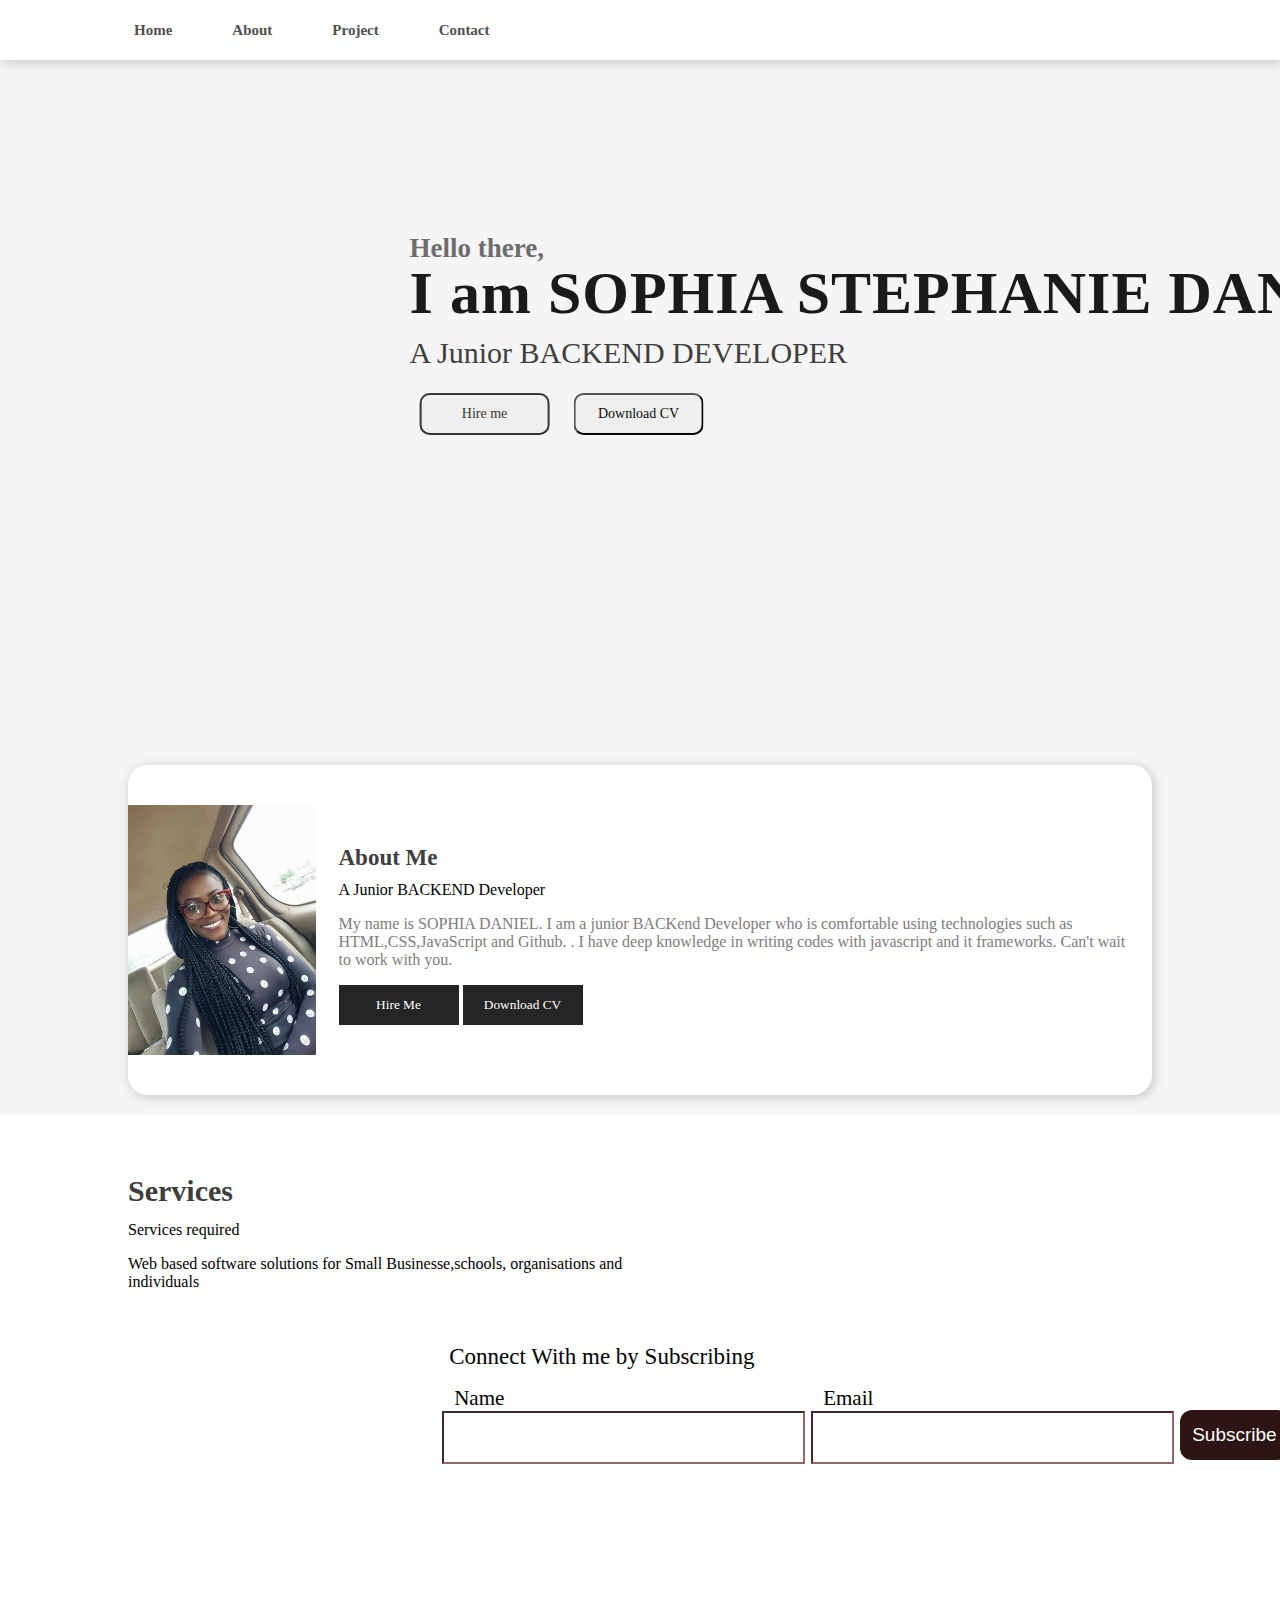
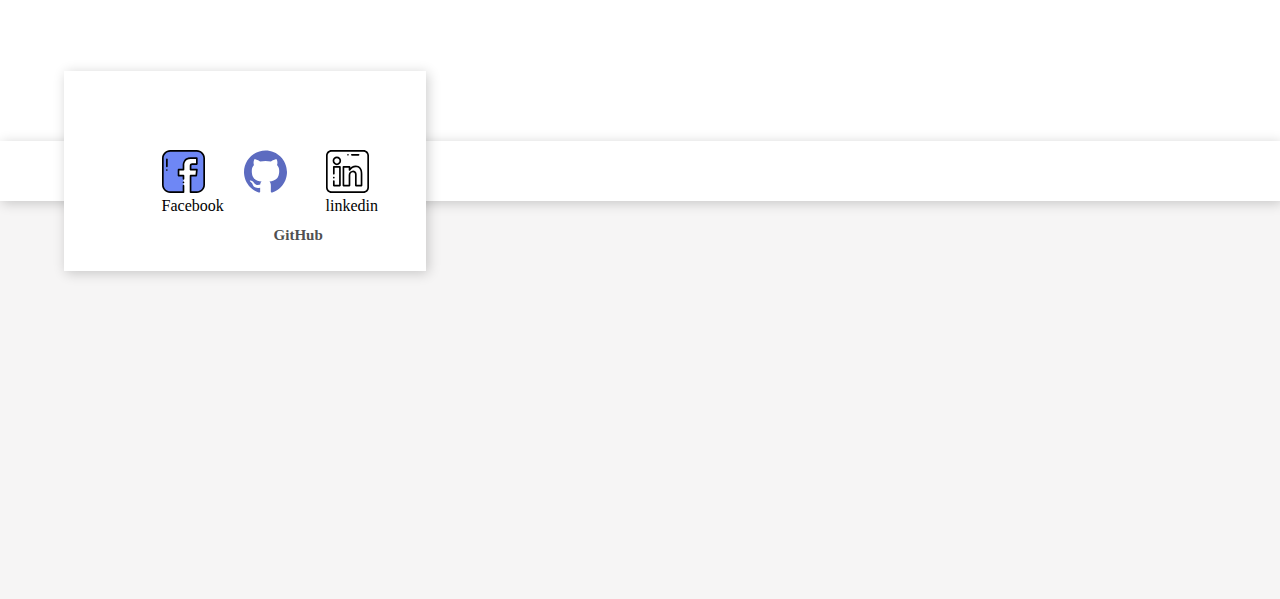
==== index.html @ 9eb5800e "first commit" ====
<!DOCTYPE html>
<html lang="en">
<head>
    <meta charset="UTF-8">
    <meta name="viewport" content="width=device-width, initial-scale=1.0">
    <title>Sophia Daniels</title>
    <link rel="stylesheet" type="text/css" href="./assets/css/style.css"/>
    
</head>
<body>
    
    <section>
        
        <!--navigation---------->
        <nav>
            <!----Logo-->
            
                       <!--menu--->
            <ul>
                <li><a href="index.html">Home</a></li>
                <li><a href="index.html">About</a></li>
                <li><a href="#">Project</a></li>
                <li><a href="#">Contact</a></li>
            </ul>
        </nav>
    
        <!----Text-------->
    <div class="text-container">
        <p>Hello there,</p>
        <p>I am SOPHIA STEPHANIE DANIELS</p>
        <p>A Junior BACKEND DEVELOPER</p>
        <button class="hire-btn">Hire me</button>
        <button><a href="#" target="_blank" class="down-cv">Download CV</a></button>
    </div>
    </section>
    
    <!---About--Section-->
    <div class="about-container">
<!------img-------------->
        <img src="./assets/img/Sophia.jpg">
        <!---about---text------->
        <div class="about-me">
            <p>About Me</p>
            <p>A Junior BACKEND Developer</p>
            <p>My name is SOPHIA DANIEL. I am a junior BACKend Developer who is comfortable using technologies such as HTML,CSS,JavaScript and Github. . I have deep knowledge in writing codes with javascript and it frameworks. Can't wait to work with you.</p>
            <!---buttton----->
            <button>Hire Me</button>
            <button>Download CV</button>
        </div>
    </div>
    <!------service-------->
    <div class="services">
        <div class="services-text">
            <p>Services</p>
            <p></p>Services required</p>
            <p>Web based software solutions for Small Businesse,schools, organisations and individuals</div>
    </div>

    <div class="footer">
    <!-- Social Link Section -->

    <nav class="links">
        <ul class="social-link">
            <li><img src="./assets/img/facebook.svg" alt="" >Facebook</li>
            <li><img src="./assets/img/github.svg" alt="" ><a href="https://github.com/settings/repositories"> GitHub</a></li>
            <li><img src="./assets/img/linkedin.svg" alt="" >linkedin</li>
        </ul>
    </nav>
             <!-- Netlify Subscribe Email Section -->
<section>
    <span style="font-size: 23px; margin-left: 23px;">Connect With me by Subscribing</span>
    <form name="contact" class="form" netlify>
      <p>
            <label><span>Name</span> <input type="text" name="name"  required></label>
        </p>
        <p>
            <label><span>Email</span> <input type="email" name="email"  required/></label>
        </p>
            <button type="submit" class="btn">Subscribe</button>
        </p>
    </form>
    </section>
    <!-- Netlify Form End -->
    </div>
    </div>
    


</body>
</html>
---- assets/css/style.css ----
.header img{
    float:left;
    width: 100px;
    height: 60px;
    background: #555;
}



body{
    background-color: #f6f5f5;
    margin:0px;
    padding:0px;
}
ul{
    list-style: none;
}
a{
    text-decoration: none;
}
section{
    width: 100%;
    height:95vh;
    background-image: url(bg-2.jpg);
    background-repeat: no-repeat;
    background-size: cover;
    position: relative;
    
}

nav{
    display: flex;
    justify-content: space-between;
    align-items: center;
    height: 60px;
    background-color: #FFFFFF;
    box-shadow: 2px 2px 12px rgba(0,0,0,0.2);
    padding:0px 5%;
    
}



    

.logo{
    width: 50px;
    height: 50px;
}
nav ul{
    display: flex;
}
nav ul li a{
    margin:30px;
    font-family: myriad pro regular;
    color:#505050;
    font-size: 15px;
    font-weight: 700;
    display: inline-flex;
}


.text-container p:nth-child(1){
font-family:Calibri;
font-weight: bold;
color: #6d6d6d;
font-size:27px;
}

.text-container p:nth-child(2){
  font-family: calibri;
  font-weight: bold;
  letter-spacing: 1px;
  color: #1a1a1a;  
  font-size:60px;
}

.text-container p:nth-child(3){
    font-family: myriad pro regular;
    color: #403e3e;
    font-size: 30px;
    line-height: 30px; ;
}

.text-container p{
    line-height: 0px;
    margin:45px 0px 25px;
}
.text-container{
    position: relative;
    left:45%;
    top:20%;
    transform:translate(-13%, -15%);
    display: block;

    margin-left: auto;
    margin-right: auto ;
}
.text-container button{
    width: 130px;
    height: 42px;
    border-radius: 10px;
    font-family: calibri;
    font-size:14px;
    outline:none;
    margin:0px 10px;
}

.hire-btn{
    border: 2px solid #373636;
    color:#373636 
}
.down-cv{
    /* background-color: #0b0b0b; */
    color:#0b0b0b;;
    border: none;
}
button:active{
    transform:scale(1.1);
}

.about-container{
    width:  80%;
    height: 330px;
    background-color: #FFFFFF;
    border-radius: 20px;
    box-shadow:2px 2px 12px rgba(0,0,0,0.2);
    display: flex;
    margin:-7% auto 20px auto;
    position: relative;
    justify-content: space-evenly;
    align-items: center;
    
}
.about-container img{
    height:250px;
}
.about-me {
    width: 100%;
    padding: 23px;
    background-color: #FFFFFF;
}
.about-me  p:nth-child(1){
    color: #403e3e;
    font-family: myriad pro;
    font-weight: bold;
    font-size: 23px;
    line-height:0px;
}
.about-text p:nth-child(2){
    color: #3e3d3d;
    font: size 13px;
    font-family: myriad pro;
    font-weight: bold;
    line-height: 5px;

}
.about-me p:nth-child(3),
.about-me p:nth-child(4){
    color: #7e7d7d;
    font-family: calibri;
    font-size: 16px;
}
.about-me button{
    width: 120px;
    height: 40px;
    color: #FFFFFF;
    outline: none;
    border:none;
    font-family:calibri;
    background-color: #262525;
}

.services{
    height:600px;
    background-color: #FFFFFF;
    padding:2% 10% 0px 10%;
   
}
  
.services-text p:nth-child(1){
    font-family: calibri;
    font-weight: bold;
    color: #3e3d3d; 
     font-size: 30px;
    line-height:0px;
}

.services-text p:nth-child(2){
    font-family: calibri;
    font-weight:bold;
    color: #3e3d3d;
    font-size: 15px;
    line-height: 5px;
}
.services-text p:nth-child(3){
    font-family: calibri;
    color:#7e7d7d;
}
.services-text{
width: 500px;
margin: 50px 0px;
}

.footer{
    display: flex;
    justify-content: space-between;
    align-items: center;
    height: 60px;
    background-color: #FFFFFF;
    box-shadow: 2px 2px 12px rgba(0,0,0,0.2);
    padding:0px 5%;
}
.links{
    height: 200px !important;
}

.social-link{
    gap:39px;

}

.social-link li{
    width: 43px;
    height: 43px;
}

.social-link li:hover{
    color: #302626;
    height: 43px;
}

.form{
    display: flex;
    gap: 6px;
    padding-left: 1rem !important;
  }
  .form span{
    font-size: 21px;
    padding: 12px;
  }
  
  .form input{
    padding: 9px 12px;
    font-size:26px;
    border-color: rgb(145, 104, 104);
  }
  
  .form input:focus{
    background-color: #333;
    color:#fff;
    border: none;
    outline: none ;
  
  }
  
  .btn{
    margin-top: 40px;
    border: none;
    background-color: rgb(46, 21, 21);
    color: white;
    font-size: 19px;
    cursor: pointer;
    border-radius: 12px;
    height: 50px;
    padding:12px;
    outline: none;
    border-width: none;
  }
  
  .btn:hover{
    background-color: #333;
    color: #fff;
  }
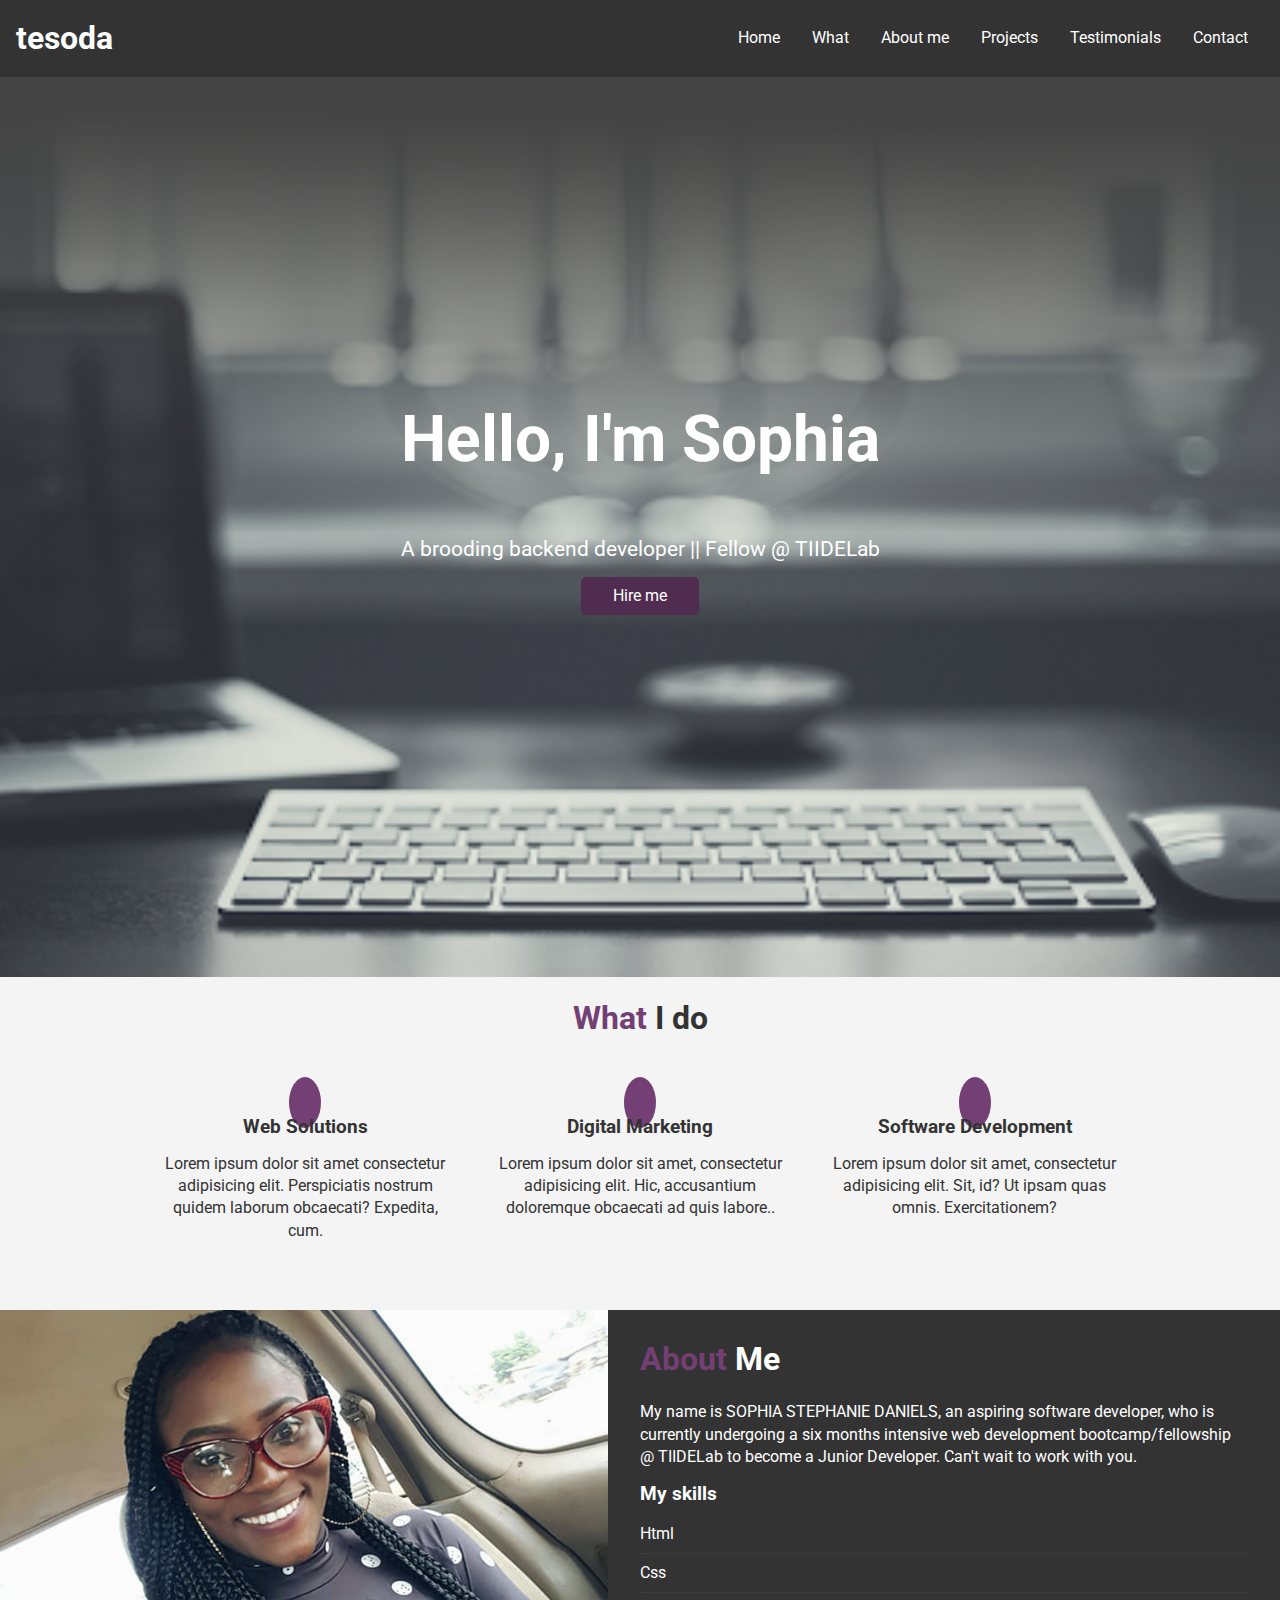
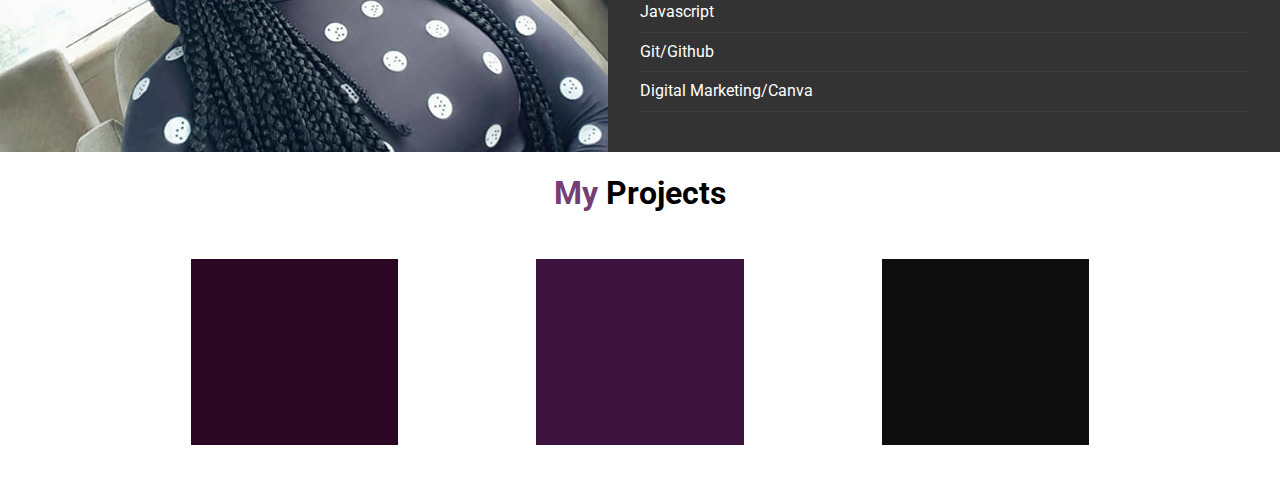
==== commit fc951c11: "Fourth commit" ====
--- a/index.html
+++ b/index.html
@@ -3,87 +3,114 @@
 <head>
     <meta charset="UTF-8">
     <meta name="viewport" content="width=device-width, initial-scale=1.0">
+    <link rel="stylesheet" href="https://use.fontawesome.com/releases/v5.14.0/css/all.css" integrity="sha384-HzLeBuhoNPvSl5KYnjx0BT+WB0QEEqLprO+NBkkk5gbc67FTaL7XIGa2w1L0Xbgc" crossorigin="anonymous">
+    <link rel="stylesheet" media="screen and(max-width: 768px)" href="css/mobile.css">
+    <link rel="stylesheet" media="screen and(min-width: 1100px)"  href="css/widescreen.css">
+    <link rel="stylesheet" href="css/style.css">
     <title>Sophia Daniels</title>
-    <link rel="stylesheet" type="text/css" href="./assets/css/style.css"/>
-    
+
 </head>
-<body>
-    
-    <section>
-        
-        <!--navigation---------->
-        <nav>
-            <!----Logo-->
+<body id="home">   <!---id for smoooth scroll-->
+    <!-- navigation bar -->
+    <nav id ="navbar">
+        <h1 class="logo">
+            <span class="text-primary"><i class="fab fa-stripe-s"></i>
+            </span>tesoda
+        </h1>
+        <ul>
+            <li><a href="index.html">Home</a></li>
+            <li><a href="#what">What</a></li>
+            <li><a href="#who">About me</a></li>
+            <li><a href="#projects">Projects</a></li>
+            <li><a href="#testimonials">Testimonials</a></li>
+            <li><a href="#contact">Contact</a></li>
             
-                       <!--menu--->
-            <ul>
-                <li><a href="index.html">Home</a></li>
-                <li><a href="index.html">About</a></li>
-                <li><a href="#">Project</a></li>
-                <li><a href="#">Contact</a></li>
-            </ul>
-        </nav>
-    
-        <!----Text-------->
-    <div class="text-container">
-        <p>Hello there,</p>
-        <p>I am SOPHIA STEPHANIE DANIELS</p>
-        <p>A Junior BACKEND DEVELOPER</p>
-        <button class="hire-btn">Hire me</button>
-        <button><a href="#" target="_blank" class="down-cv">Download CV</a></button>
-    </div>
-    </section>
-    
-    <!---About--Section-->
-    <div class="about-container">
-<!------img-------------->
-        <img src="./assets/img/Sophia.jpg">
-        <!---about---text------->
-        <div class="about-me">
-            <p>About Me</p>
-            <p>A Junior BACKEND Developer</p>
-            <p>My name is SOPHIA DANIEL. I am a junior BACKend Developer who is comfortable using technologies such as HTML,CSS,JavaScript and Github. . I have deep knowledge in writing codes with javascript and it frameworks. Can't wait to work with you.</p>
-            <!---buttton----->
-            <button>Hire Me</button>
-            <button>Download CV</button>
-        </div>
-    </div>
-    <!------service-------->
-    <div class="services">
-        <div class="services-text">
-            <p>Services</p>
-            <p></p>Services required</p>
-            <p>Web based software solutions for Small Businesse,schools, organisations and individuals</div>
-    </div>
-
-    <div class="footer">
-    <!-- Social Link Section -->
-
-    <nav class="links">
-        <ul class="social-link">
-            <li><img src="./assets/img/facebook.svg" alt="" >Facebook</li>
-            <li><img src="./assets/img/github.svg" alt="" ><a href="https://github.com/settings/repositories"> GitHub</a></li>
-            <li><img src="./assets/img/linkedin.svg" alt="" >linkedin</li>
         </ul>
     </nav>
-             <!-- Netlify Subscribe Email Section -->
-<section>
-    <span style="font-size: 23px; margin-left: 23px;">Connect With me by Subscribing</span>
-    <form name="contact" class="form" netlify>
-      <p>
-            <label><span>Name</span> <input type="text" name="name"  required></label>
-        </p>
-        <p>
-            <label><span>Email</span> <input type="email" name="email"  required/></label>
-        </p>
-            <button type="submit" class="btn">Subscribe</button>
-        </p>
-    </form>
+
+    <!-- Header: Showcase -->
+    <header id="showcase">
+        <div class="showcase-content">
+            <h1 class="l-heading">
+                Hello, I'm Sophia    
+            </h1>
+            <p class="lead">A brooding backend developer || Fellow @ TIIDELab</p>
+        <a href="#contact" class="btn">Hire me</a>
+        </div>
+    </header>
+
+    <!-- Section: What I do -->
+    <section id="what" class="bg-light py-1">
+        <div class="container">
+            <h2 class=" m-heading text-center"><span class="text-primary">What</span> 
+            I do</h2>
+            <!-- one -->
+            <div class="items">
+                <div class="item">
+                    <i class="fas fa-cog fa-2x"></i>
+                    <div>
+                        <h3>Web Solutions</h3>  
+                        <p>Lorem ipsum dolor sit amet consectetur adipisicing elit. Perspiciatis nostrum quidem laborum obcaecati? Expedita, cum.</p>
+                    </div>
+                </div>
+                <!--two  -->
+              <div class="item">
+                <i class="fas fa-mail-bulk fa-2x"></i>
+                <div>
+                    <h3>Digital Marketing</h3>  
+                    <p>Lorem ipsum dolor sit amet, consectetur adipisicing elit. Hic, accusantium doloremque obcaecati ad quis labore..</p>
+                </div>
+              </div>
+
+              <!-- three -->
+              <div class="item">
+                <i class="fas fa-code fa-2x"></i>
+                <div>
+                    <h3>Software Development</h3>  
+                    <p>Lorem ipsum dolor sit amet, consectetur adipisicing elit. Sit, id? Ut ipsam quas omnis. Exercitationem?</p>
+                </div>
+               </div>
+
+            </div>
+
+        </div>
+
     </section>
-    <!-- Netlify Form End -->
-    </div>
-    </div>
-    
+
+    <!-- Section: About me  -->
+    <section id="who">
+        <div class="who-img"></div>
+        <div class="who-text bg-dark p-2">
+            <h2 class="m-heading"><span class="text-primary">About</span> Me</h2>
+            <p>My name is SOPHIA STEPHANIE DANIELS, an aspiring software developer, who is currently undergoing a six months intensive web development bootcamp/fellowship @ TIIDELab to become a Junior Developer. Can't wait to work with you.</p>
+            <h3>My skills</h3>
+            <ul class="list">
+                <li>Html</li>
+                <li>Css</li>
+                <li>Javascript</li>
+                <li>Git/Github</li>
+                <li>Digital Marketing/Canva</li>
+            </ul>
+        </div>
+        </div>
+    </section>
+
+    <!-- Projects Section-->
+    <section id="projects" class="py-1">
+        <div class="container">
+            <h2 class="m-heading text-center">
+                <span class="text-primary">My</span> Projects
+            </h2>
+        <div class="items py-1">
+        <div><img src="img/box-1.png"> </div>
+        <div><img src="img/box-2.png"></div>
+        <div><img src="img/box-3.png"></div>
+        </div>
+    </section>
+
+    <!-- Contact Section -->
+
+
 
 
 </body>
--- a/css/style.css
+++ b/css/style.css
@@ -0,0 +1,219 @@
+@import url('https://fonts.googleapis.com/css2?family=Roboto:wght@300;500&display=swap');
+
+html{
+    scroll-behavior: smooth;
+}
+* {
+    box-sizing: border-box;
+    margin: 0;
+    padding: 0;
+}
+
+body {
+    font-family: 'Roboto', sans-serif;
+    line-height: 1.4;
+}
+
+/* links */
+a {
+    text-decoration: none  ;
+}
+
+p {
+    margin: 0.75rem 0;
+}
+
+/* utility classes */
+.container {
+    max-width: 1100px;
+    margin: auto;
+    padding: 0 2rem;
+    overflow: hidden;  
+}
+
+.text-center {
+    text-align: center;
+}
+
+.text-primary {
+    color:#743f74;
+}
+
+.bg-light {
+    background: #f4f4f4;
+    color: #333;
+}
+
+.bg-dark{
+    background: #333;
+    color: #fff;
+}
+
+
+
+.l-heading{
+    font-size: 4rem; /* brad used 4 here*/
+    margin-bottom: 0.75em;
+    line-height: 1.1;
+}
+
+.m-heading{
+    font-size: 2rem; 
+    margin-bottom: 0.75em;
+    line-height: 1.1;
+}
+.lead {
+    font-size: 1.3rem;  /* brad used 1.3 here*/
+    margin-bottom: 2 rem;
+}
+
+/* padding */
+.py-1 { padding: 1.5rem 0;}
+.py-2 { padding: 2rem 0;}
+.py-3 { padding: 3rem 0;}
+
+.p-1 { padding: 1.5rem;}
+.p-2 { padding: 2rem;}
+.p-3 { padding: 3rem;}
+
+.btn {
+    display: inline-block;
+    margin-bottom: 2 rem; 
+    color: #fff;
+    background: #512C51;
+    padding: 0.5rem 2rem;
+    border: none;
+    border-radius: 5px;
+}
+
+.btn:hover {
+    background: #856B85;
+}
+
+.btn-dark {
+    background: #333;
+    color: #fff;
+}
+
+.list {
+    margin: 0.5rem 0;
+    list-style: none;
+}
+
+.list li {
+padding: 0.5rem 0;
+border-bottom: #444 dotted 1px;
+}
+
+
+
+
+/* Navbar */
+#navbar{
+    display: flex;
+    position: sticky;
+    top:0;
+    background: #333;
+    color: white;
+    justify-content: space-between ;
+    z-index: 1;
+    padding: 1rem;
+}
+
+#navbar ul{
+    display: flex;
+    align-items: center;
+    list-style: none;
+}
+
+#navbar ul li a {
+   color: #fff;  
+   padding: 0.75rem;  
+   margin: 0 0.25rem;
+}
+
+#navbar ul li a:hover {
+   background: #512C51;
+   border-radius: 5px; 
+}
+
+/* Showcase */
+#showcase{
+    background: #333 url('../img/bg_03.png') 
+    no-repeat center center/cover;
+    height: 100vh;
+    color: #fff;
+    /* position: relative; */
+}
+
+#showcase .showcase-content{
+    display: flex;
+    flex-direction: column;
+    text-align: center;
+    justify-content: center;
+    align-items: center;
+    height: 100%;
+    padding: 0 2rem;
+    /* overlay */
+    position: absolute;
+    top: 60px;
+    left: 0;
+    right: 0;
+    bottom: 0;
+    background-color: rgba(0,0,0,0,6);
+}
+
+/* Section: what I do */
+
+#what .items {
+  display: flex;
+  padding: 1rem;
+}
+
+.item {
+    flex: 1;
+    text-align: center;
+    padding: 1rem;
+
+}
+
+/* for the icons in the what  section */
+#what .items .item i {
+    background: #743f74;
+    padding: 1rem;
+    border-radius: 50%;
+    margin-bottom: 1rem;
+}
+
+/* Section :About me */
+
+#who {
+    display: flex;
+
+}
+
+#who div {
+    flex: 1; 
+}
+
+#who .who-img {
+    background: url('../img/Sophia.jpg') no-repeat center center/cover;
+}
+
+/* My projects */
+#projects .items {
+    display: flex;
+}
+
+#projects .items img {
+    display: block;
+    margin: auto ;
+    width: 60%;
+}
+
+
+ 
+
+
+ 
+
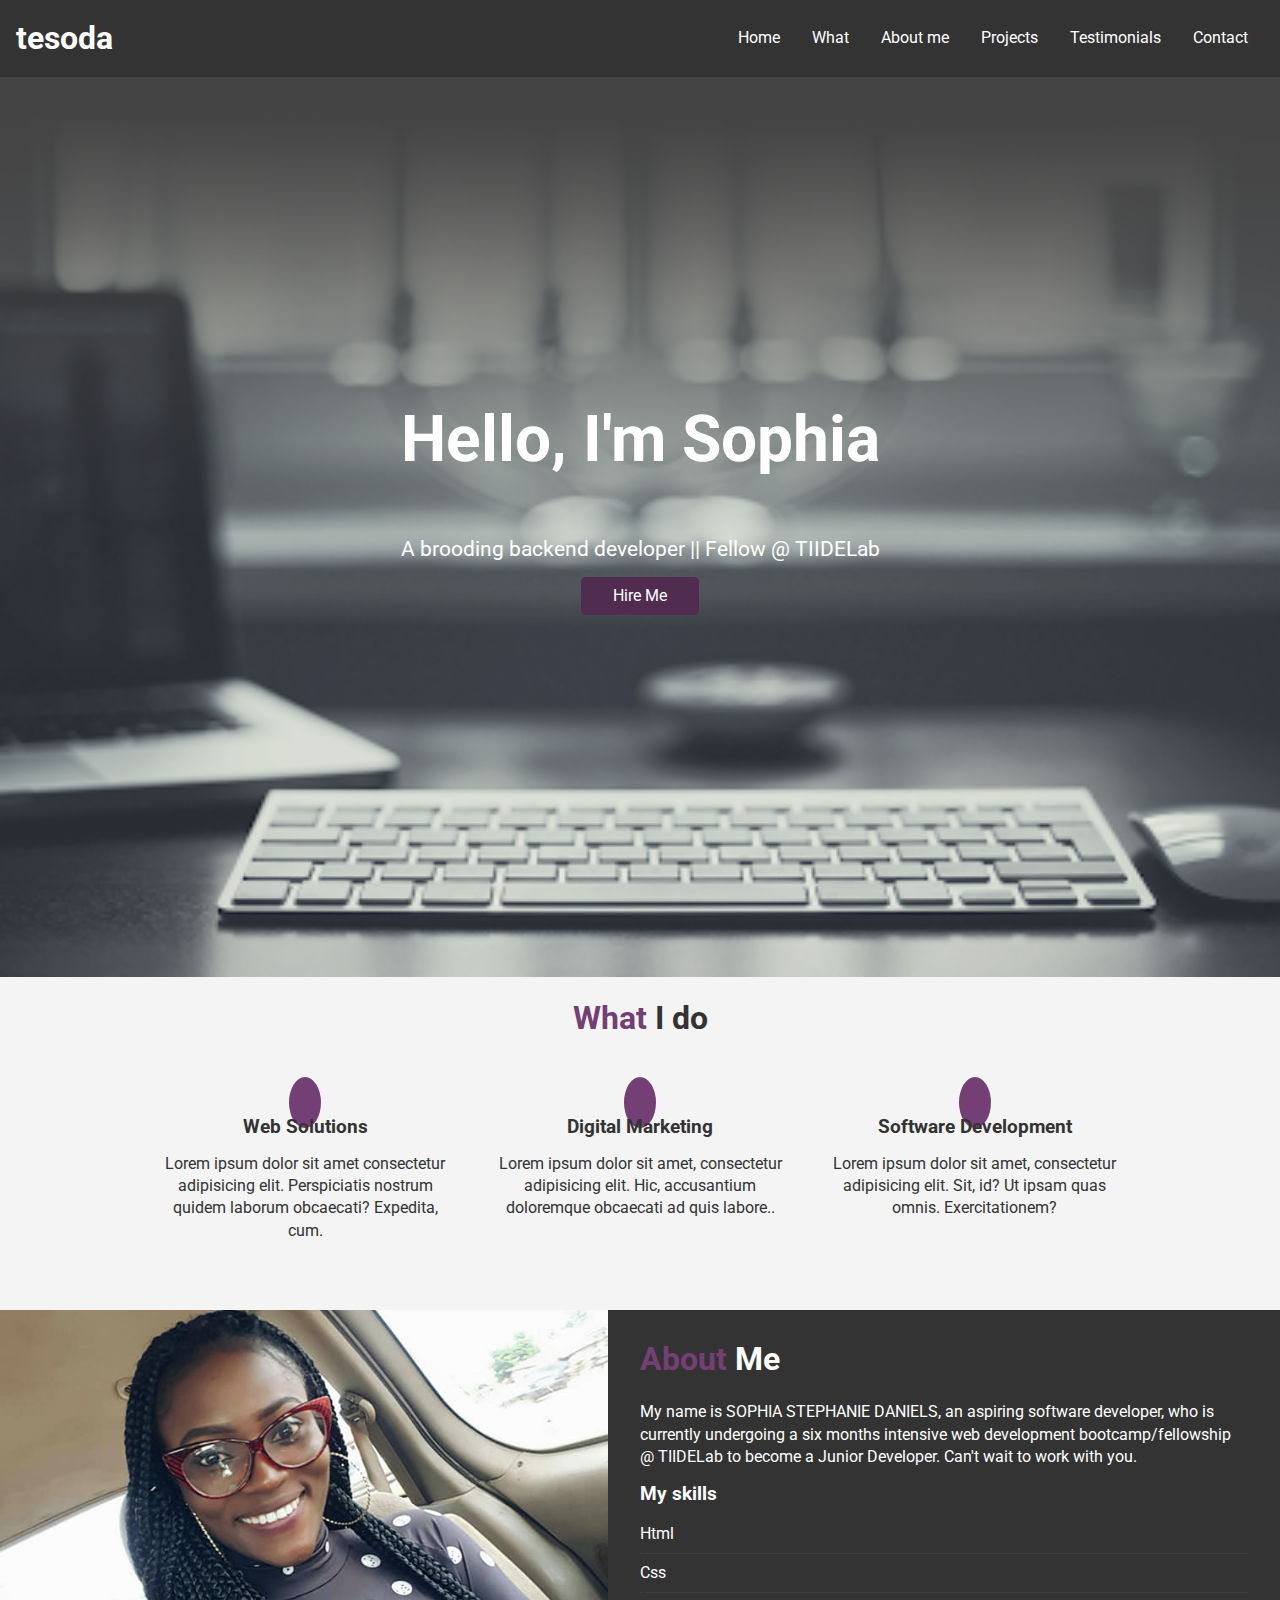
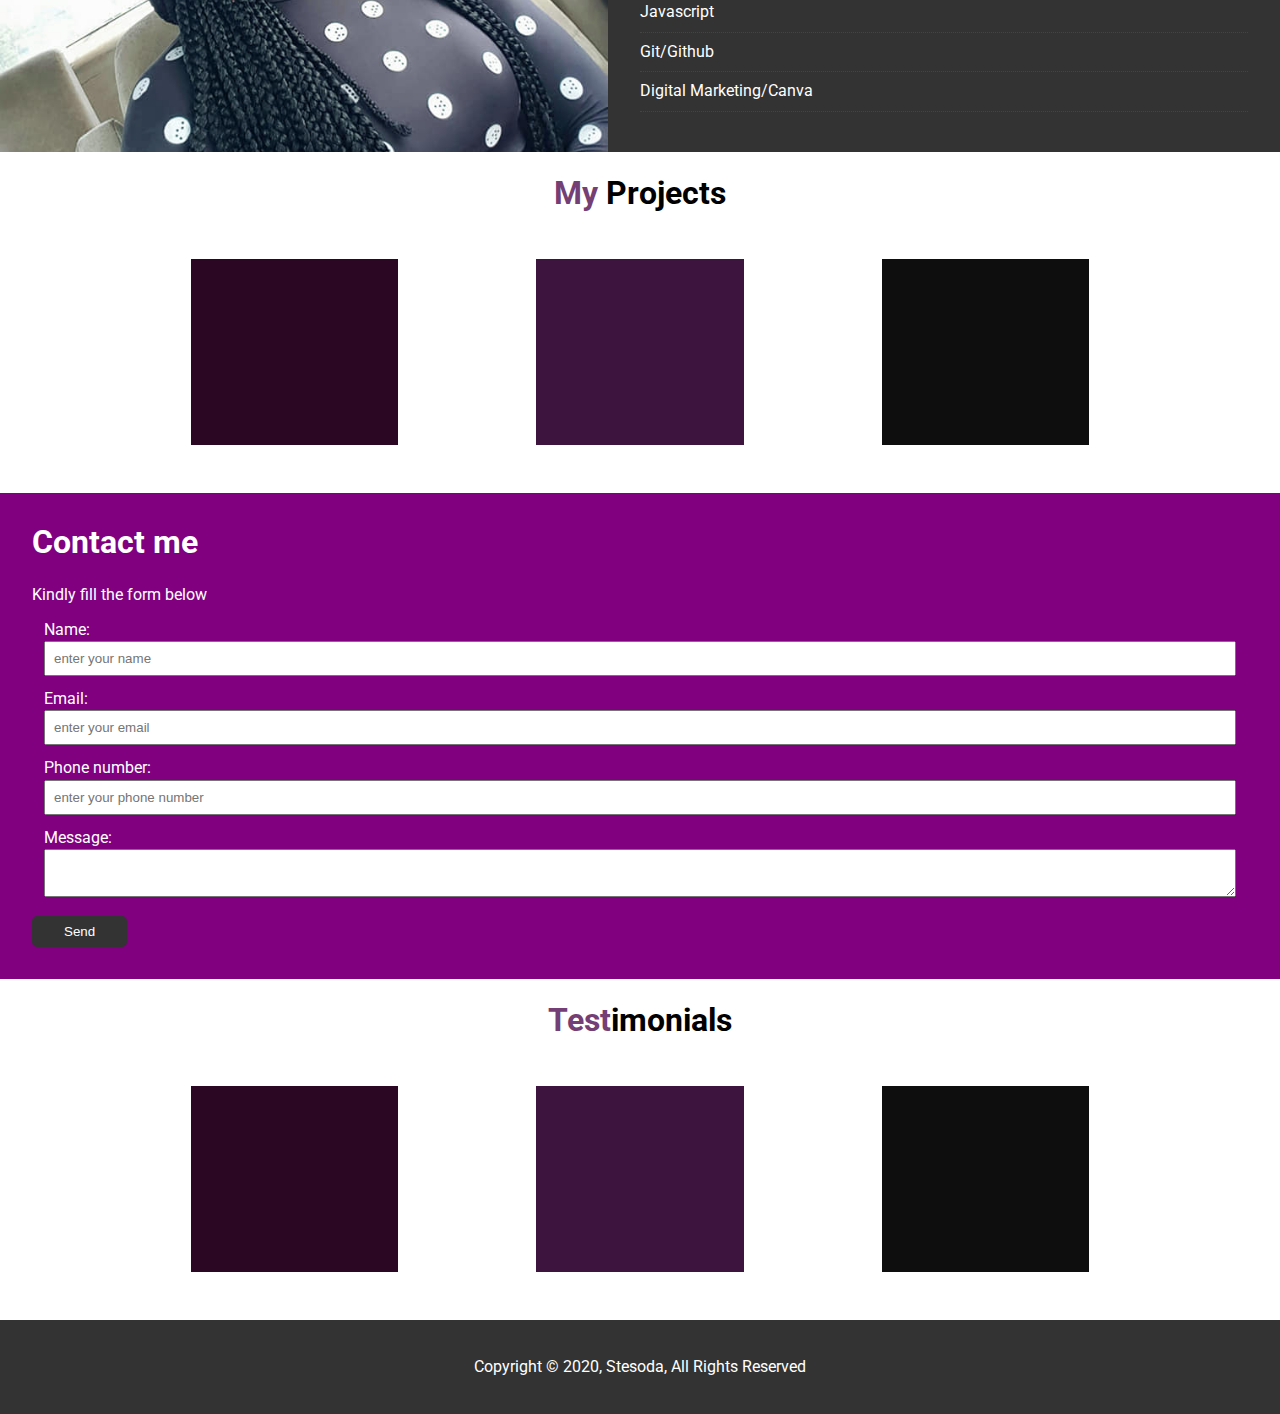
==== commit aada7793: "fifth commit" ====
--- a/index.html
+++ b/index.html
@@ -35,48 +35,47 @@
                 Hello, I'm Sophia    
             </h1>
             <p class="lead">A brooding backend developer || Fellow @ TIIDELab</p>
-        <a href="#contact" class="btn">Hire me</a>
+        <a href="#contact" class="btn">Hire Me</a>
         </div>
     </header>
 
     <!-- Section: What I do -->
-    <section id="what" class="bg-light py-1">
-        <div class="container">
-            <h2 class=" m-heading text-center"><span class="text-primary">What</span> 
-            I do</h2>
-            <!-- one -->
-            <div class="items">
-                <div class="item">
-                    <i class="fas fa-cog fa-2x"></i>
-                    <div>
-                        <h3>Web Solutions</h3>  
-                        <p>Lorem ipsum dolor sit amet consectetur adipisicing elit. Perspiciatis nostrum quidem laborum obcaecati? Expedita, cum.</p>
-                    </div>
+<section id="what" class="bg-light py-1">
+    <div class="container">
+        <h2 class=" m-heading text-center"><span class="text-primary">What</span> 
+        I do</h2>
+        <!-- one -->
+        <div class="items">
+            <div class="item">
+                <i class="fas fa-cog fa-2x"></i>
+                <div>
+                    <h3>Web Solutions</h3>  
+                    <p>Lorem ipsum dolor sit amet consectetur adipisicing elit. Perspiciatis nostrum quidem laborum obcaecati? Expedita, cum.</p>
                 </div>
-                <!--two  -->
-              <div class="item">
-                <i class="fas fa-mail-bulk fa-2x"></i>
-                <div>
-                    <h3>Digital Marketing</h3>  
-                    <p>Lorem ipsum dolor sit amet, consectetur adipisicing elit. Hic, accusantium doloremque obcaecati ad quis labore..</p>
-                </div>
-              </div>
+            </div>
+            <!--two  -->
+          <div class="item">
+            <i class="fas fa-mail-bulk fa-2x"></i>
+            <div>
+                <h3>Digital Marketing</h3>  
+                <p>Lorem ipsum dolor sit amet, consectetur adipisicing elit. Hic, accusantium doloremque obcaecati ad quis labore..</p>
+            </div>
+          </div>
 
-              <!-- three -->
-              <div class="item">
-                <i class="fas fa-code fa-2x"></i>
-                <div>
-                    <h3>Software Development</h3>  
-                    <p>Lorem ipsum dolor sit amet, consectetur adipisicing elit. Sit, id? Ut ipsam quas omnis. Exercitationem?</p>
-                </div>
-               </div>
-
+          <!-- three -->
+          <div class="item">
+            <i class="fas fa-code fa-2x"></i>
+            <div>
+                <h3>Software Development</h3>  
+                <p>Lorem ipsum dolor sit amet, consectetur adipisicing elit. Sit, id? Ut ipsam quas omnis. Exercitationem?</p>
             </div>
+           </div>
 
         </div>
 
-    </section>
+    </div>
 
+</section>
     <!-- Section: About me  -->
     <section id="who">
         <div class="who-img"></div>
@@ -95,6 +94,7 @@
         </div>
     </section>
 
+
     <!-- Projects Section-->
     <section id="projects" class="py-1">
         <div class="container">
@@ -109,9 +109,75 @@
     </section>
 
     <!-- Contact Section -->
+    <section id="contact"> 
+    
+        <div class="contact-form bg-primary p-2">
+            <h2 class="m-heading">Contact me</h2>
+            <p>Kindly fill the form below</p>
+            <form  name="Form" method="POST" data-netlify="true">
+                <div class="form-group">
+                  <label>Name: <input type="text" name="name" placeholder="enter your name" required></label>  
+                </div>
+                <div class="form-group">
+                  <label>Email: <input type="email" name="email" placeholder="enter your email"  required></label>
+                </div>
+                <div class="form-group">
+                  <label>Phone number: <input type="text" name="Phone" placeholder="enter your phone number "  required></label>
+                </div>
+                <div class="form-group">
+                  <label>Message: <textarea name="message"></textarea></label>
+                </div>
+                <div>
+                    <button type="submit" class="btn btn-dark">Send</button>
+                </div>
+                  
+              </form>
+        </div>
+
+        <!-- <div class="subcribe-form" >
+            <form name="contact" class="contact-form bg-primary p-2" netlify>
+            <p>
+                  <label><span>Name</span> <input type="text" name="name"  required></label>
+              </p>
+              <p>
+                  <label><span>Email</span> <input type="email" name="email"  required/></label>
+              </p>
+                  <button type="submit" class="btn">Subscribe</button>
+              </p>
+          </form>
+        </div> -->
+        <div class="contact-img"></div>
+        
+    </section>
 
 
+    <!-- Testimonials -->
+  
+  <section id="testimonials" class="py-1">
+    <div class="container">
+        <h2 class="m-heading text-center">
+            <span class="text-primary">Test</span>imonials
+        </h2>
+    <div class="items py-1">
+    <div><img src="img/box-1.png"> </div>
+    <div><img src="img/box-2.png"></div>
+    <div><img src="img/box-3.png"></div>
+    </div>
+</section>
 
+<!-- Footer -->
+<footer id="main-footer" class="bg-dark text-center py-1">
+    <div class="container">
+        <p>Copyright &copy; 2020, Stesoda, All Rights Reserved</p>
+    </div>
+    <!-- <nav class="links">
+        <ul class="social-link">
+            <li><img src=".img/facebook.svg" alt="" >Facebook</li>
+            <li><img src=".img/github.svg" alt="" > GitHub</li>
+            <li><img src=".img/linkedin.svg" alt="" >linkedin</li>
+        </ul>
+    </nav> -->
+</footer>
 
 </body>
 </html>--- a/css/style.css
+++ b/css/style.css
@@ -92,6 +92,11 @@
 
 .btn-dark {
     background: #333;
+    color: #fff;
+}
+
+.bg-primary {
+    background: purple;
     color: #fff;
 }
 
@@ -211,9 +216,65 @@
     width: 60%;
 }
 
-
+/* Section: contact */
+#contact {
+    display: flex;
+
+}
  
-
-
- 
-
+ #contact .map, #contact .contact-form{
+
+    flex: 1;
+}
+
+#contact .contact-form .form-group {
+    
+    margin: 0.75rem;
+}
+
+#contact .contact-form label{
+    display: block;  
+}
+
+#contact .contact-form input,
+#contact .contact-form textarea {
+    width: 100%;
+    padding: 0.5rem;
+
+}
+#contact .contact-img {
+    background: url('../img/bg_03.png') no-repeat center center/cover;
+}
+
+ /* Testimonials */
+
+
+#testimonials .items {
+    display: flex;
+}
+
+#testimonials .items img {
+    display: block;
+    margin: auto ;
+    width: 60%;
+}
+
+/* links
+.links{
+    height: 200px !important;
+}
+
+.social-link{
+    gap:39px;
+
+}
+
+.social-link li{
+    width: 43px;
+    height: 43px;
+}
+
+.social-link li:hover{
+    color: #302626;
+    height: 43px;
+} */
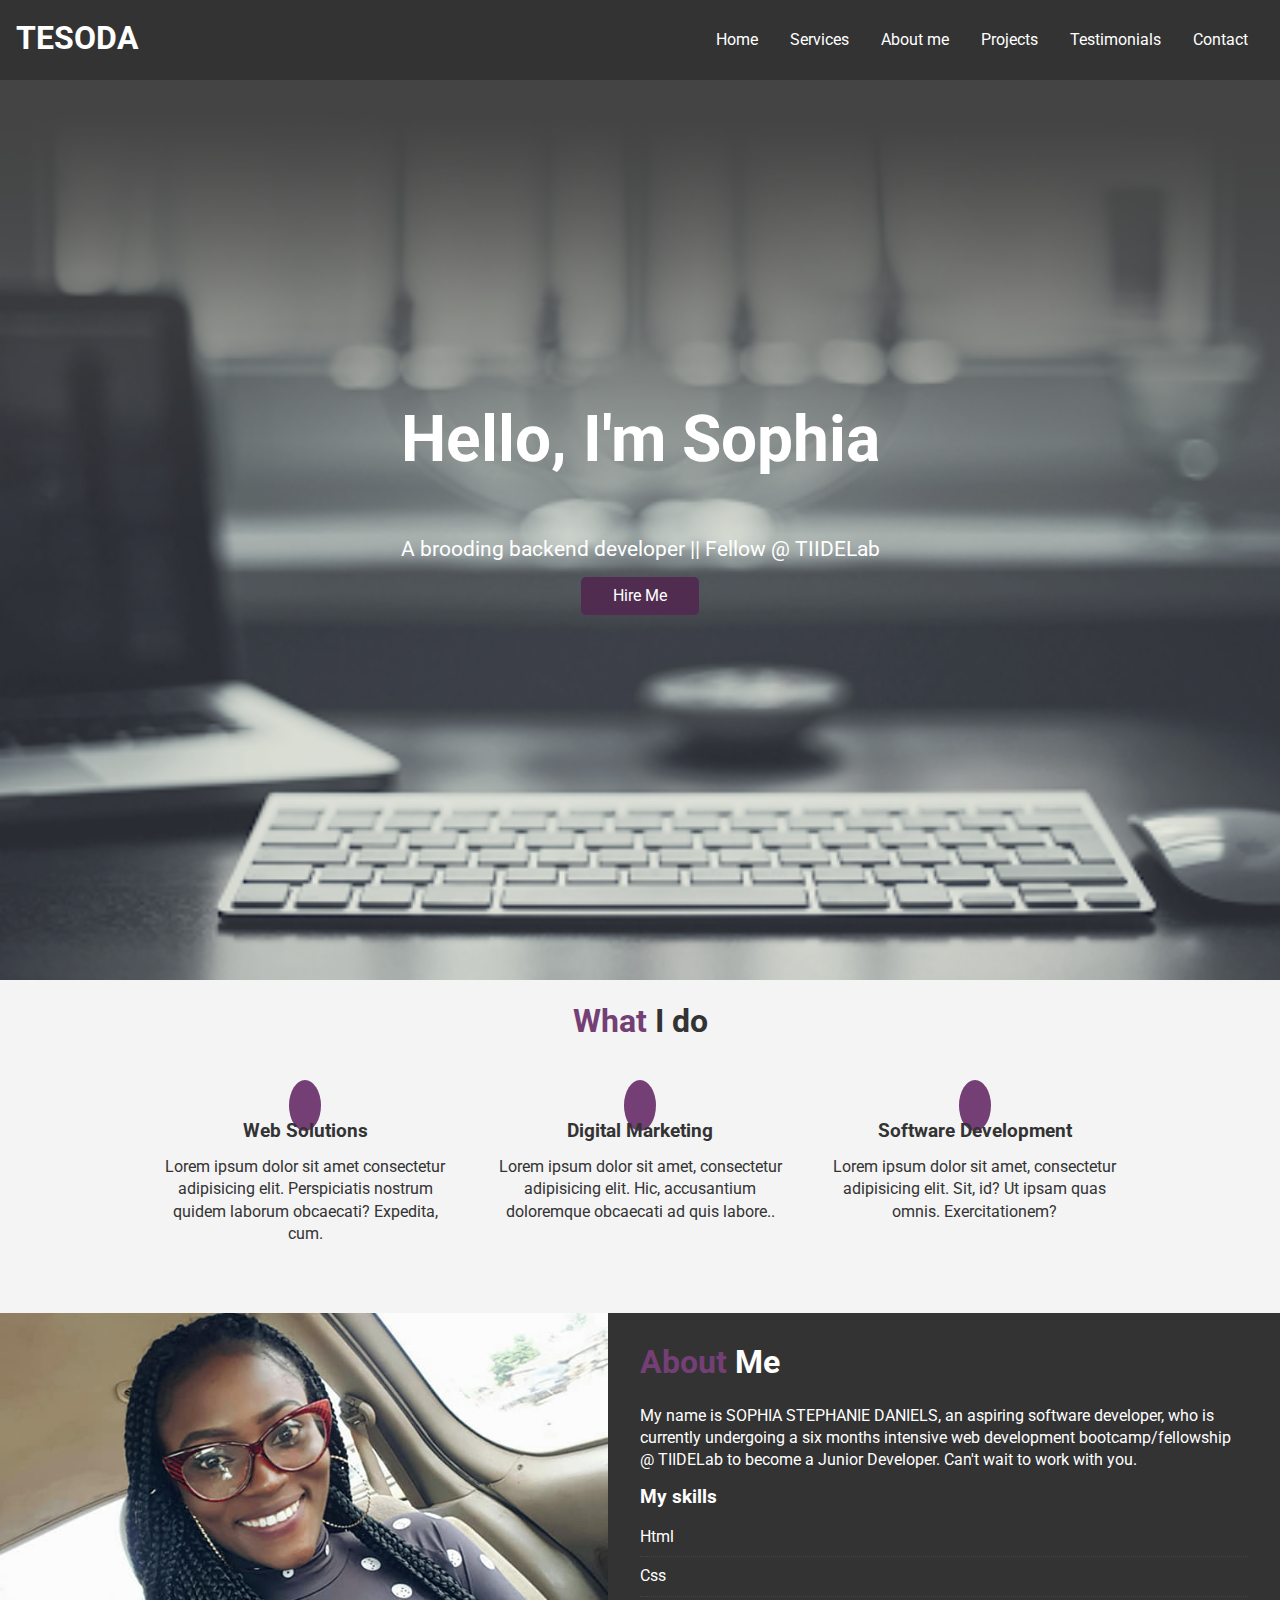
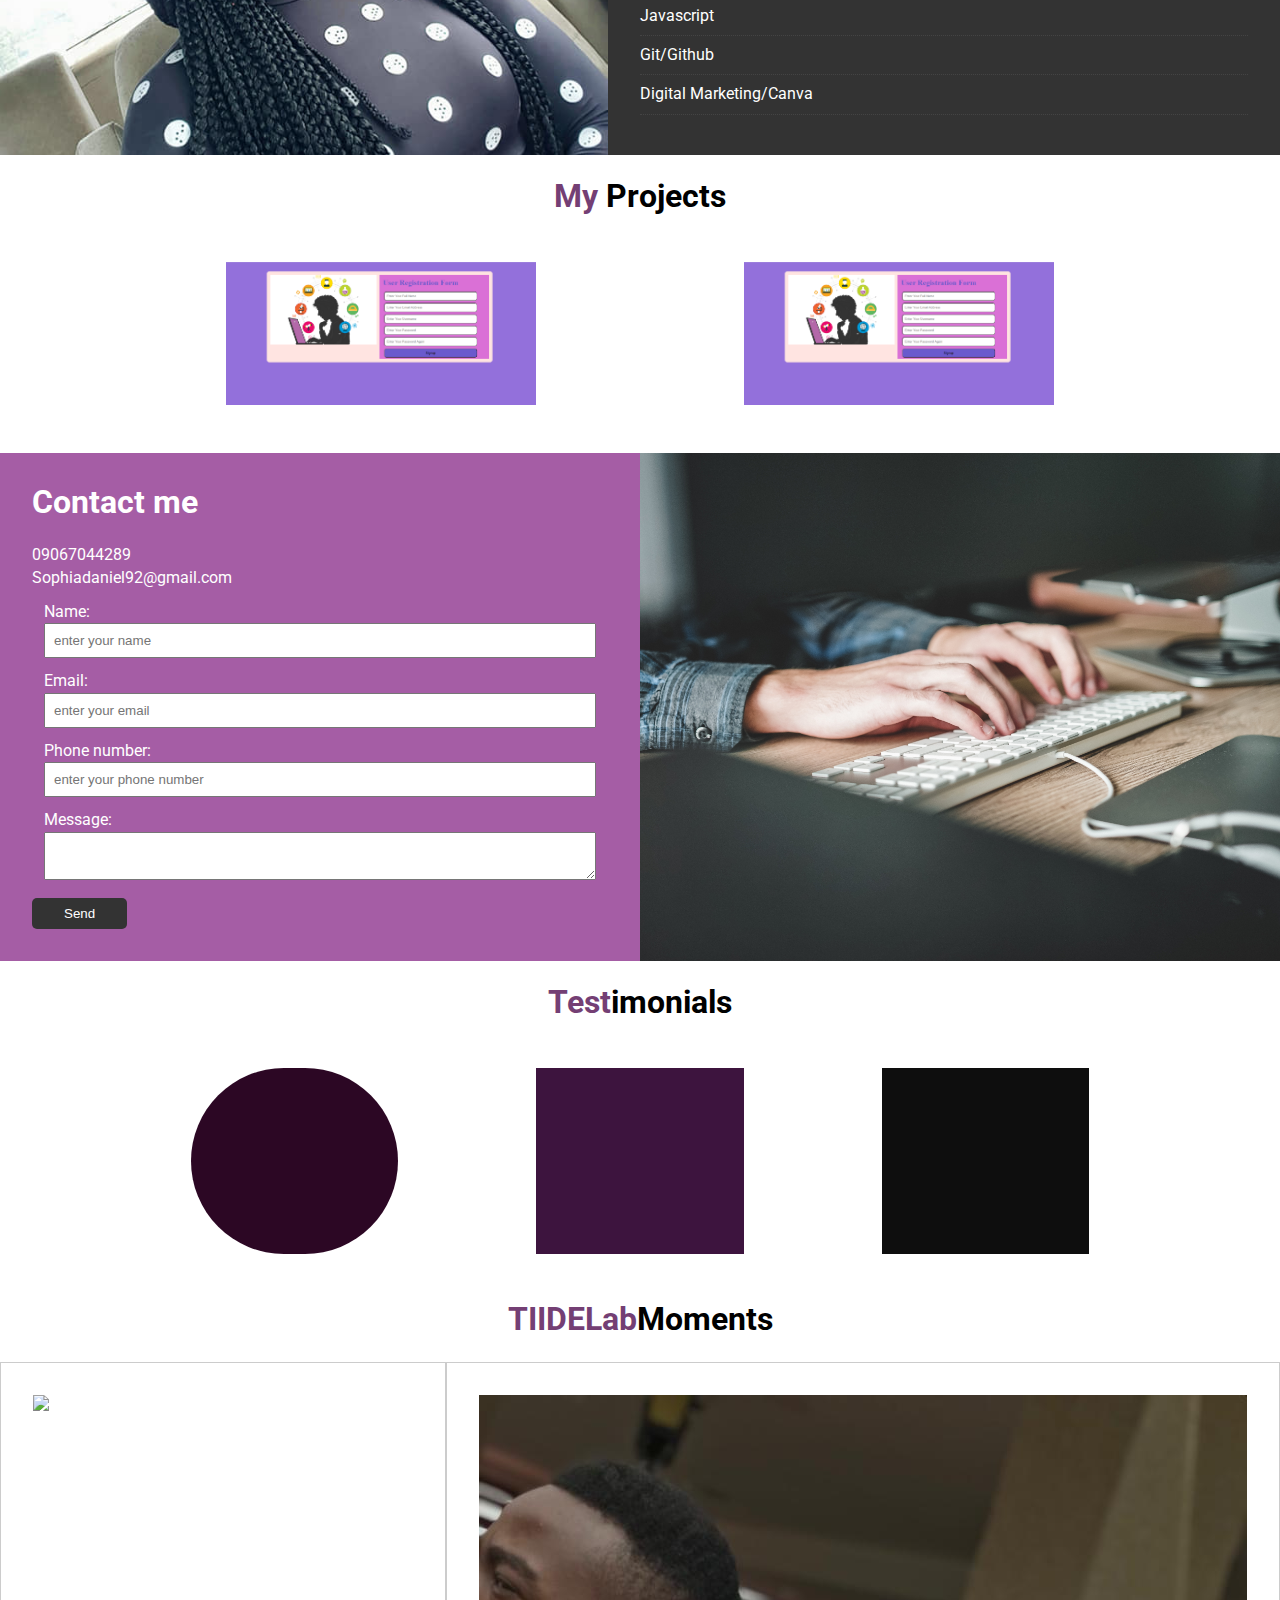
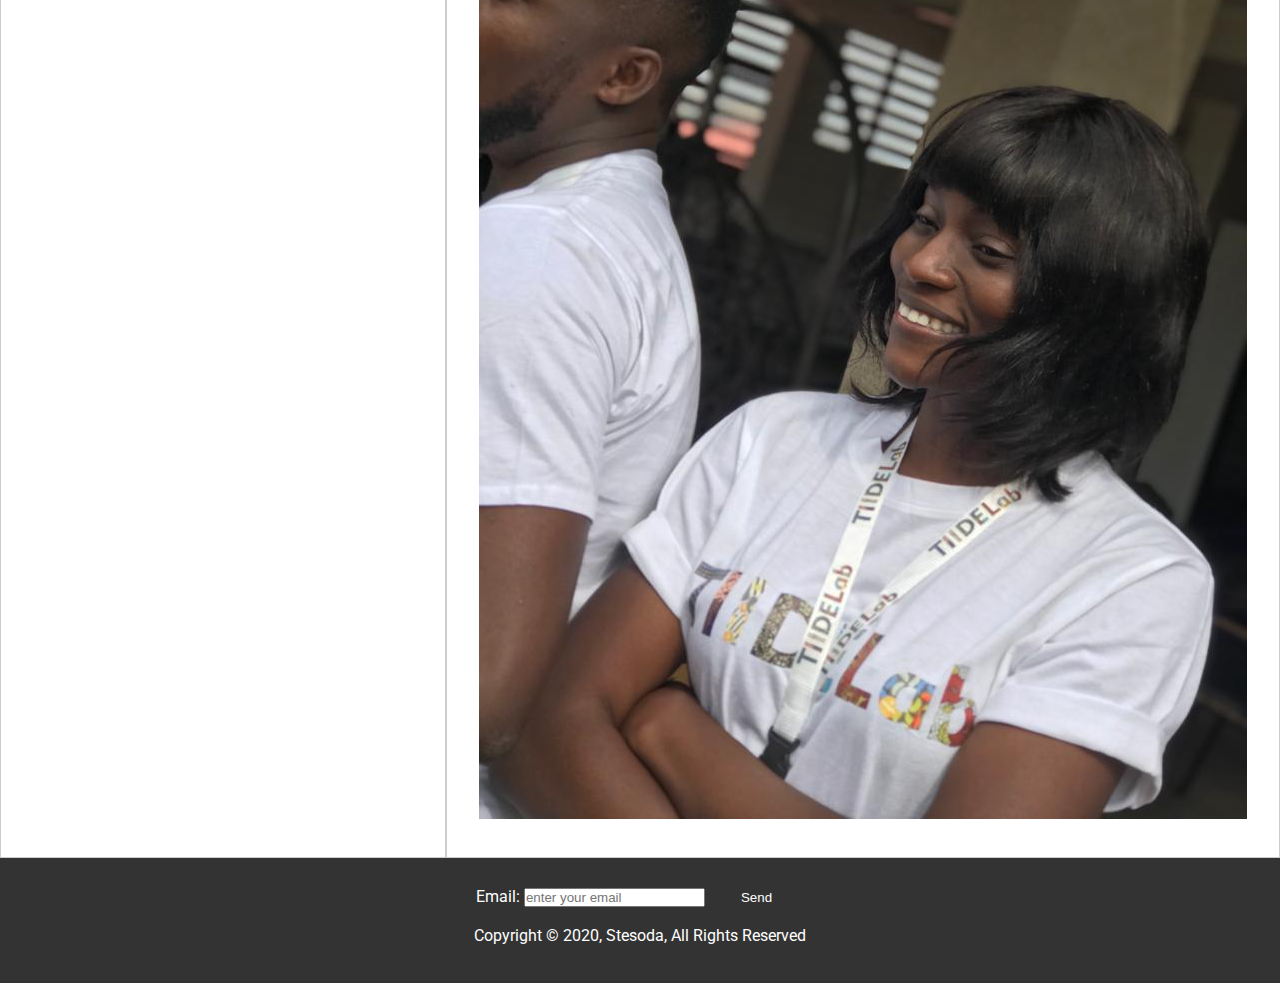
==== commit 217cc44d: "sixth commit" ====
--- a/index.html
+++ b/index.html
@@ -4,22 +4,24 @@
     <meta charset="UTF-8">
     <meta name="viewport" content="width=device-width, initial-scale=1.0">
     <link rel="stylesheet" href="https://use.fontawesome.com/releases/v5.14.0/css/all.css" integrity="sha384-HzLeBuhoNPvSl5KYnjx0BT+WB0QEEqLprO+NBkkk5gbc67FTaL7XIGa2w1L0Xbgc" crossorigin="anonymous">
+    <link rel="stylesheet" href="css/style.css">
     <link rel="stylesheet" media="screen and(max-width: 768px)" href="css/mobile.css">
     <link rel="stylesheet" media="screen and(min-width: 1100px)"  href="css/widescreen.css">
-    <link rel="stylesheet" href="css/style.css">
+
     <title>Sophia Daniels</title>
 
 </head>
 <body id="home">   <!---id for smoooth scroll-->
-    <!-- navigation bar -->
+    <!--navigation bar -->
+     
     <nav id ="navbar">
         <h1 class="logo">
-            <span class="text-primary"><i class="fab fa-stripe-s"></i>
-            </span>tesoda
+            <span class="text-primary"><i class="fab fa-stripe-s "></i>
+            </span>TESODA
         </h1>
         <ul>
             <li><a href="index.html">Home</a></li>
-            <li><a href="#what">What</a></li>
+            <li><a href="#what">Services</a></li>
             <li><a href="#who">About me</a></li>
             <li><a href="#projects">Projects</a></li>
             <li><a href="#testimonials">Testimonials</a></li>
@@ -27,6 +29,7 @@
             
         </ul>
     </nav>
+    
 
     <!-- Header: Showcase -->
     <header id="showcase">
@@ -102,9 +105,9 @@
                 <span class="text-primary">My</span> Projects
             </h2>
         <div class="items py-1">
-        <div><img src="img/box-1.png"> </div>
-        <div><img src="img/box-2.png"></div>
-        <div><img src="img/box-3.png"></div>
+        <div><a href="https://github.com/Stesoda/TIIDELab-Assignment" target="_blank"><img src="img/signupform.PNG" ></a></div>
+        <div><a href="https://github.com/Stesoda/TIIDELab-Assignment" target="_blank"><img src="img/signupform.PNG"></a></div>
+       
         </div>
     </section>
 
@@ -113,7 +116,9 @@
     
         <div class="contact-form bg-primary p-2">
             <h2 class="m-heading">Contact me</h2>
-            <p>Kindly fill the form below</p>
+            <p><i class="fas fa-phone-square-alt fa-2x"></i>09067044289<br>
+                <i class="far fa-envelope fa-2x"></i>Sophiadaniel92@gmail.com &nbsp;
+                <a href="https://github.com/Stesoda" target="_blank"><i class="fab fa-github fa-2x"></i></a> <a href="https://www.linkedin.com/in/sophia-stephanie-daniels-841a4a65?lipi=urn%3Ali%3Apage%3Ad_flagship3_profile_view_base_contact_details%3BK91mvc3yRoi%2Fei8MnRJ8hg%3D%3D" target="_blank"><i class="fab fa-linkedin fa-2x"></i></a></p>
             <form  name="Form" method="POST" data-netlify="true">
                 <div class="form-group">
                   <label>Name: <input type="text" name="name" placeholder="enter your name" required></label>  
@@ -134,18 +139,7 @@
               </form>
         </div>
 
-        <!-- <div class="subcribe-form" >
-            <form name="contact" class="contact-form bg-primary p-2" netlify>
-            <p>
-                  <label><span>Name</span> <input type="text" name="name"  required></label>
-              </p>
-              <p>
-                  <label><span>Email</span> <input type="email" name="email"  required/></label>
-              </p>
-                  <button type="submit" class="btn">Subscribe</button>
-              </p>
-          </form>
-        </div> -->
+        
         <div class="contact-img"></div>
         
     </section>
@@ -159,24 +153,39 @@
             <span class="text-primary">Test</span>imonials
         </h2>
     <div class="items py-1">
-    <div><img src="img/box-1.png"> </div>
+    <div><img src="img/box-1.png" style="border-radius: 500px;">
+
+     </div>
     <div><img src="img/box-2.png"></div>
     <div><img src="img/box-3.png"></div>
     </div>
 </section>
 
+<!-- Moments from TIIDELAB -->
+<section id="moments" >
+    <h2 class="m-heading text-center">
+        <span class="text-primary">TIIDELab</span>Moments
+    </h2>
+     <div class="gallery">
+        <div class="img-items"><img src="img/image_06.jpg"></div>
+        <div class="img-items"><img src="img/image_01.JPG"></div>
+     </div>
+
+
+</section>
+
 <!-- Footer -->
-<footer id="main-footer" class="bg-dark text-center py-1">
+<footer id="footer" class="bg-dark text-center py-1">
     <div class="container">
-        <p>Copyright &copy; 2020, Stesoda, All Rights Reserved</p>
+        <form name="subscribe-Form" method="POST" data-netlify="true">
+            <label>Email: <input type="email" name="email" placeholder="enter your email"  required></label>
+            <button type="submit" class="btn btn-dark">Send</button>
+        </form>
+        <p>Copyright &copy; 2020, Stesoda, All Rights Reserved <a href="https://github.com/Stesoda" target="_blank"><i class="fab fa-github fa-2x"></i></a> <a href="https://www.linkedin.com/in/sophia-stephanie-daniels-841a4a65?lipi=urn%3Ali%3Apage%3Ad_flagship3_profile_view_base_contact_details%3BK91mvc3yRoi%2Fei8MnRJ8hg%3D%3D" target="_blank"><i class="fab fa-linkedin fa-2x"></i></a></p>
     </div>
-    <!-- <nav class="links">
-        <ul class="social-link">
-            <li><img src=".img/facebook.svg" alt="" >Facebook</li>
-            <li><img src=".img/github.svg" alt="" > GitHub</li>
-            <li><img src=".img/linkedin.svg" alt="" >linkedin</li>
-        </ul>
-    </nav> -->
+
+    
+    
 </footer>
 
 </body>
--- a/css/style.css
+++ b/css/style.css
@@ -3,11 +3,12 @@
 html{
     scroll-behavior: smooth;
 }
-* {
+*{
     box-sizing: border-box;
     margin: 0;
     padding: 0;
 }
+
 
 body {
     font-family: 'Roboto', sans-serif;
@@ -28,7 +29,7 @@
     max-width: 1100px;
     margin: auto;
     padding: 0 2rem;
-    overflow: hidden;  
+    overflow: hidden;
 }
 
 .text-center {
@@ -96,7 +97,7 @@
 }
 
 .bg-primary {
-    background: purple;
+    background: rgb(165, 93, 165);
     color: #fff;
 }
 
@@ -123,6 +124,8 @@
     justify-content: space-between ;
     z-index: 1;
     padding: 1rem;
+    height: 80px;
+    width: 100%;
 }
 
 #navbar ul{
@@ -140,7 +143,7 @@
 #navbar ul li a:hover {
    background: #512C51;
    border-radius: 5px; 
-}
+} 
 
 /* Showcase */
 #showcase{
@@ -222,9 +225,10 @@
 
 }
  
- #contact .map, #contact .contact-form{
+ #contact .contact-img, #contact .contact-form{
 
     flex: 1;
+    flex-basis: 50%;
 }
 
 #contact .contact-form .form-group {
@@ -243,7 +247,7 @@
 
 }
 #contact .contact-img {
-    background: url('../img/bg_03.png') no-repeat center center/cover;
+    background: url('../img/bg_02.jpg') no-repeat center center/cover;
 }
 
  /* Testimonials */
@@ -259,22 +263,22 @@
     width: 60%;
 }
 
-/* links
-.links{
-    height: 200px !important;
-}
-
-.social-link{
-    gap:39px;
-
-}
-
-.social-link li{
-    width: 43px;
-    height: 43px;
-}
-
-.social-link li:hover{
-    color: #302626;
-    height: 43px;
-} */
+
+
+/* moments*/
+
+.img-items{
+    padding: 2rem;
+    border: #ccc 1px solid ;
+
+}
+
+    .gallery{
+        display: grid;
+    grid-template-columns: 1fr 1fr;
+    }
+    
+
+
+
+
--- a/css/mobile.css
+++ b/css/mobile.css
@@ -0,0 +1,36 @@
+
+#what .items{
+    display: block;
+    padding: 1rem;
+}
+
+#what .items .item {
+    display: flex;
+    text-align: left;
+}
+
+/* Position icon */
+#what .items .item{
+
+    margin-right: 1.3rem;
+    align-self: center;
+    margin-bottom: 0 ;
+}
+
+/* smartphones */
+@media(max-width: 500px){
+    #navbar {
+        flex-direction: column;
+        align-items: center;
+
+    }
+
+    #navbar .log0 {
+        margin-bottom: 0.5rem;
+        text-align: center;
+    }
+
+    #navbar ul{
+        padding 0.5rem;
+    }
+}--- a/css/widescreen.css
+++ b/css/widescreen.css
@@ -0,0 +1,16 @@
+#what .items .item {
+    display: flex;
+    text-align: left;
+}
+
+/* Position icon */
+#what .items .item{
+
+    margin-right: 1.3rem;
+    align-self: center;
+    margin-bottom: 0 ;
+}
+
+#contact .map{
+    flex: 2;
+}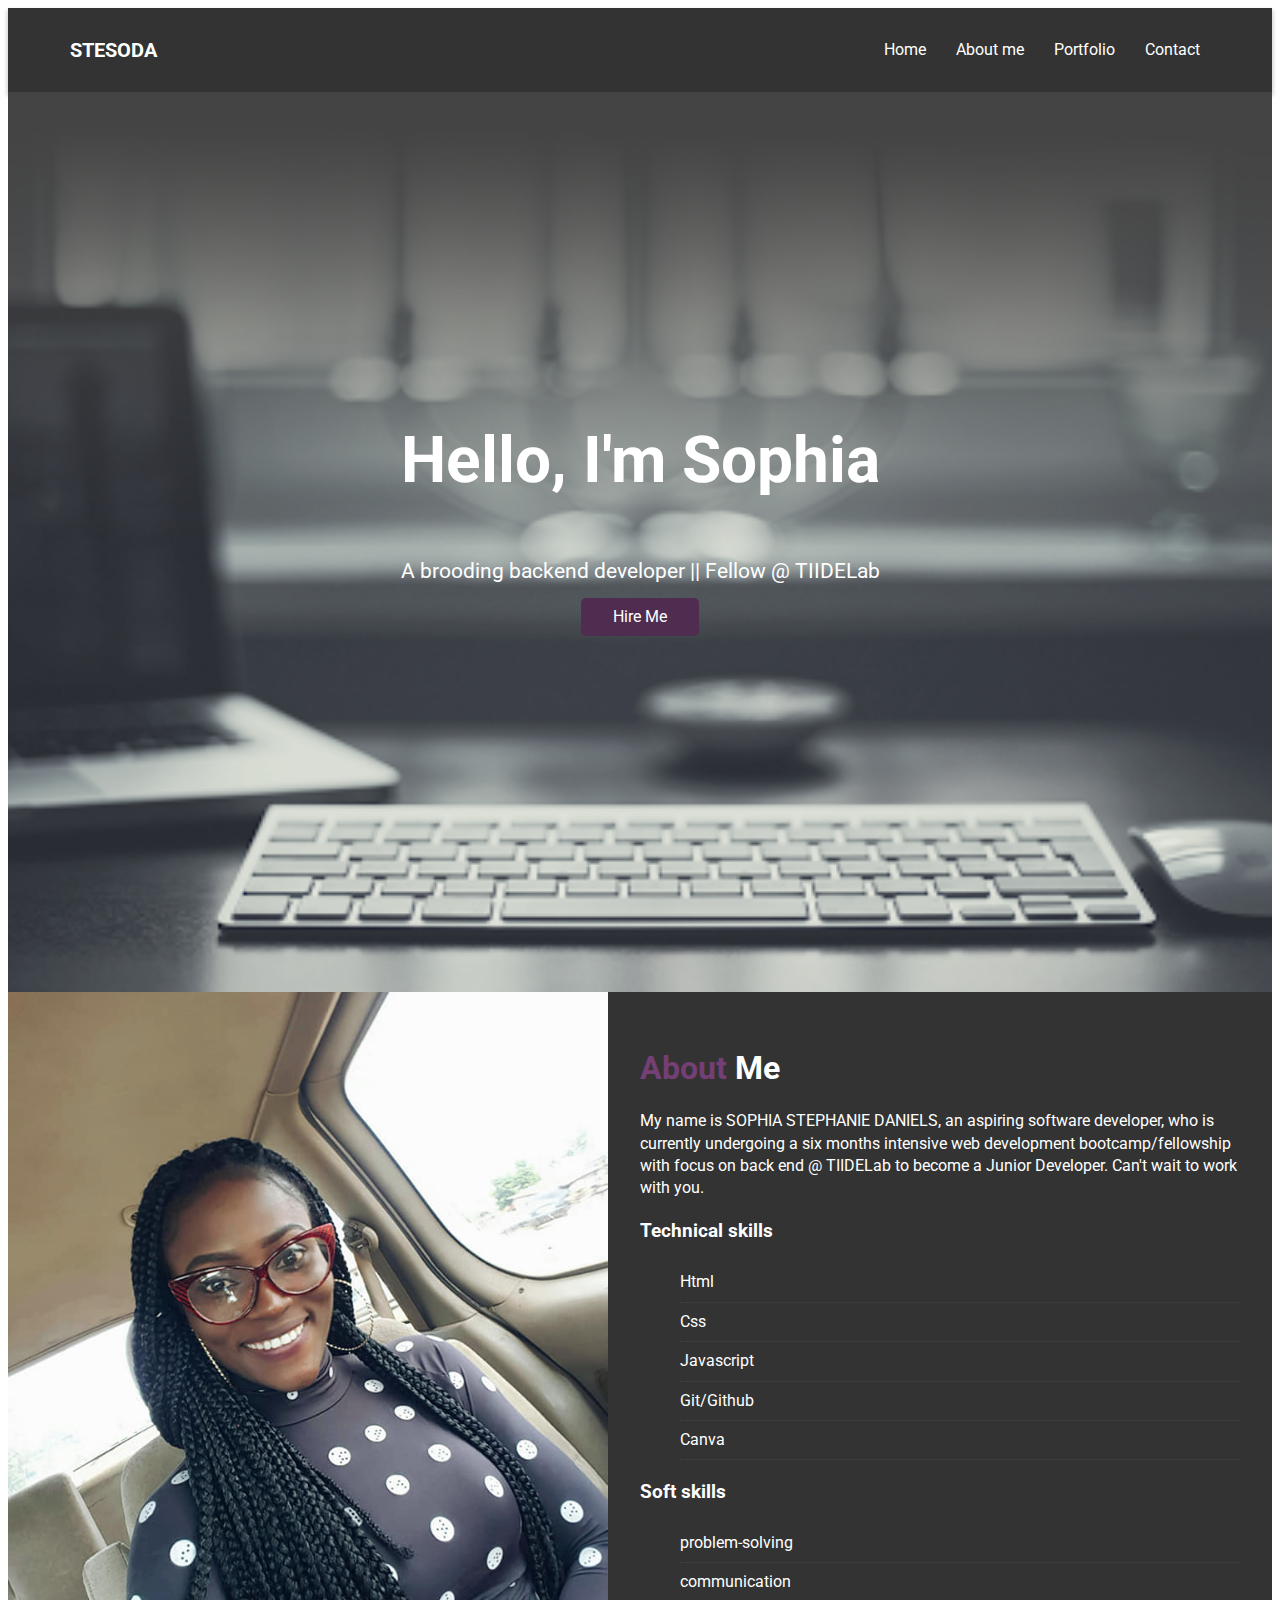
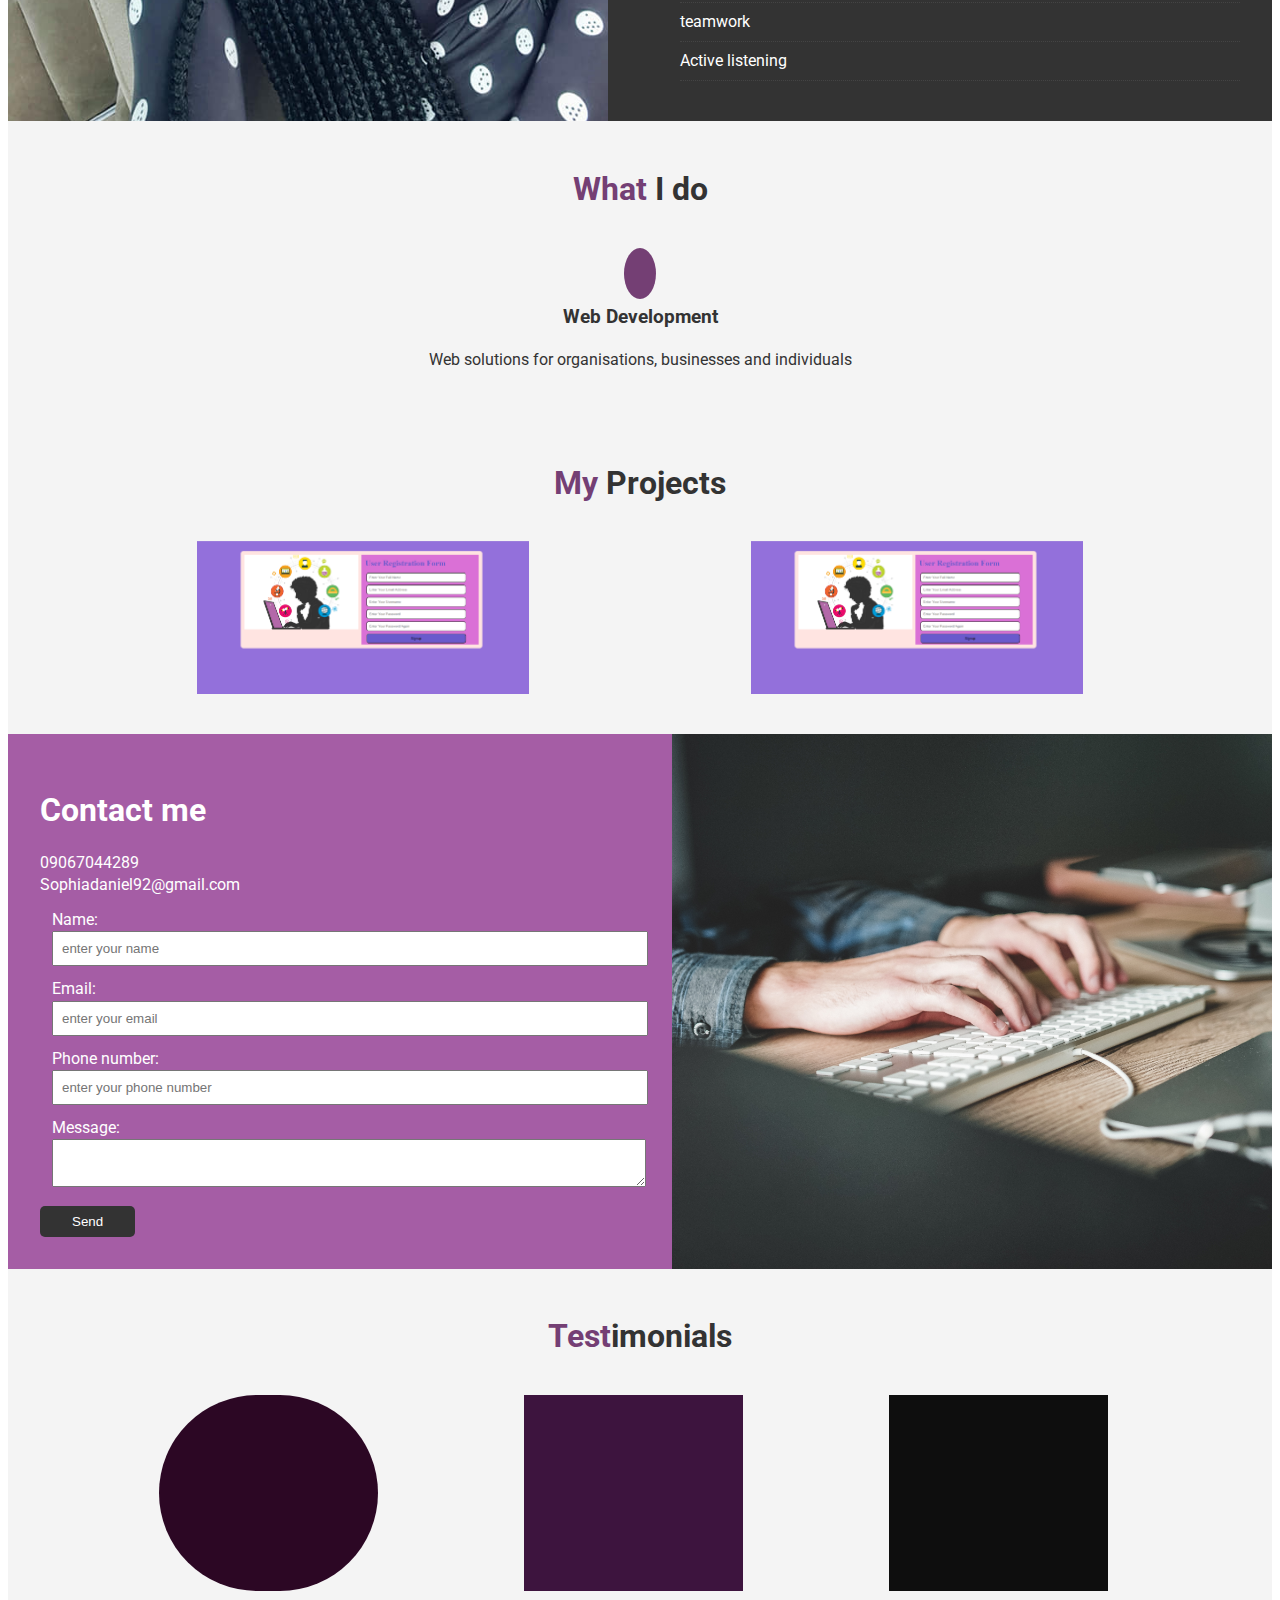
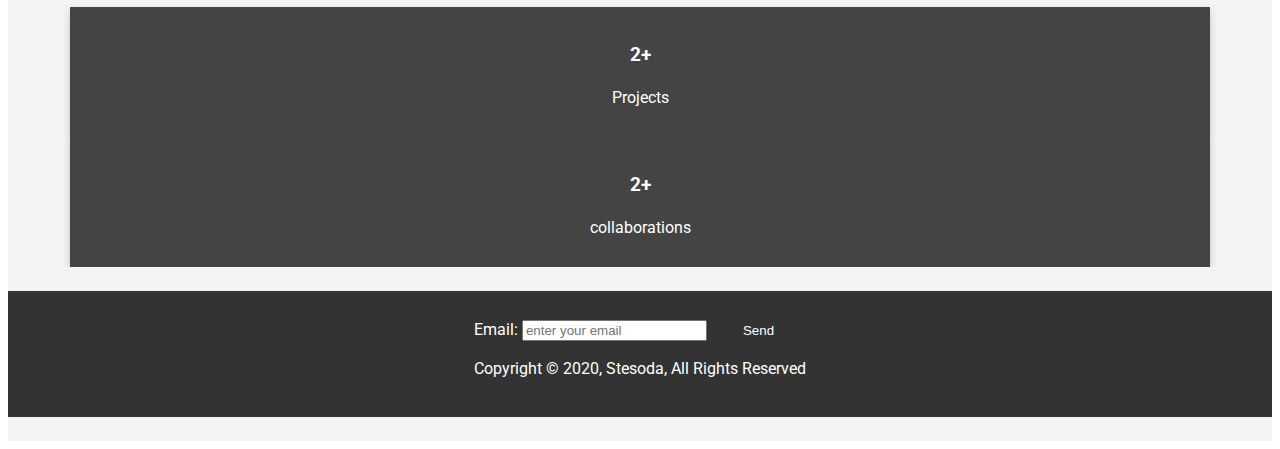
==== commit f53642f8: "refactoring" ====
--- a/index.html
+++ b/index.html
@@ -12,23 +12,58 @@
 
 </head>
 <body id="home">   <!---id for smoooth scroll-->
+    
+    
+    <!-- navbar  start  -->
+    <nav class="navbar">
+        <!-- hamburger -->
+        <div class="nav-align container">
+          <a href="index.html" class="logo "> STESODA </a>
+          <!-- navbar content -->
+          <div class="nav-content">
+            <!-- nav-list  -->
+            <button
+              class="hamburger hamburger--collapse"
+              aria-label="Toggle navigation"
+              type="button"
+            >
+              <span class="hamburger-box">
+                <span class="hamburger-inner"> </span>
+              </span>
+            </button>
+            <div class="navbar-collapse">
+              <ul class="nav-list">
+                <!-- nav items -->
+                <li class="nav-item"><a href="index.html" class="nav-link">Home</a></li>
+                <li class="nav-item"><a href="#who" class="nav-link">About me</a></li>
+                <li class="nav-item"><a href="#projects" class="nav-link">Portfolio</a></li>
+                <li class="nav-item"><a href="#contact" class="nav-link">Contact</a></li>
+              </ul>
+            </div>
+          </div>
+        </div>
+      </nav>
+    
+    
     <!--navigation bar -->
      
-    <nav id ="navbar">
+    <!-- <nav id ="navbar">
         <h1 class="logo">
             <span class="text-primary"><i class="fab fa-stripe-s "></i>
             </span>TESODA
         </h1>
         <ul>
             <li><a href="index.html">Home</a></li>
-            <li><a href="#what">Services</a></li>
             <li><a href="#who">About me</a></li>
-            <li><a href="#projects">Projects</a></li>
-            <li><a href="#testimonials">Testimonials</a></li>
+            <li><a href="#what">What I do</a></li>
+            <li><a href="#projects">Portfolio</a></li>
             <li><a href="#contact">Contact</a></li>
             
         </ul>
-    </nav>
+        <button>
+            <span></span>
+        </button>
+    </nav> -->
     
 
     <!-- Header: Showcase -->
@@ -42,6 +77,33 @@
         </div>
     </header>
 
+</section>
+<!-- Section: About me  -->
+<section id="who">
+    <div class="who-img"></div>
+    <div class="who-text bg-dark p-2  skills">
+        <h2 class="m-heading"><span class="text-primary">About</span> Me</h2>
+        <p>My name is SOPHIA STEPHANIE DANIELS, an aspiring software developer, who is currently undergoing a six months intensive web development bootcamp/fellowship with focus on back end @ TIIDELab to become a Junior Developer. Can't wait to work with you.</p>
+        <h3>Technical skills</h3>
+        <ul class="list">
+            <li>Html</li>
+            <li>Css</li>
+            <li>Javascript</li>
+            <li>Git/Github</li>
+            <li>Canva</li>
+        </ul>
+        <h3>Soft skills</h3>
+        <ul class="list">
+            <li>problem-solving</li>
+            <li>communication</li>
+            <li>teamwork</li>
+            <li>Active listening</li>
+            
+        </ul>
+    </div>
+    </div>
+</section>
+
     <!-- Section: What I do -->
 <section id="what" class="bg-light py-1">
     <div class="container">
@@ -49,53 +111,21 @@
         I do</h2>
         <!-- one -->
         <div class="items">
-            <div class="item">
-                <i class="fas fa-cog fa-2x"></i>
-                <div>
-                    <h3>Web Solutions</h3>  
-                    <p>Lorem ipsum dolor sit amet consectetur adipisicing elit. Perspiciatis nostrum quidem laborum obcaecati? Expedita, cum.</p>
-                </div>
-            </div>
-            <!--two  -->
-          <div class="item">
-            <i class="fas fa-mail-bulk fa-2x"></i>
-            <div>
-                <h3>Digital Marketing</h3>  
-                <p>Lorem ipsum dolor sit amet, consectetur adipisicing elit. Hic, accusantium doloremque obcaecati ad quis labore..</p>
-            </div>
-          </div>
-
-          <!-- three -->
+           
           <div class="item">
             <i class="fas fa-code fa-2x"></i>
             <div>
-                <h3>Software Development</h3>  
-                <p>Lorem ipsum dolor sit amet, consectetur adipisicing elit. Sit, id? Ut ipsam quas omnis. Exercitationem?</p>
+                <h3>Web Development</h3>  
+                <p>Web solutions for organisations, businesses and individuals</p>
             </div>
            </div>
 
         </div>
 
     </div>
-
-</section>
-    <!-- Section: About me  -->
-    <section id="who">
-        <div class="who-img"></div>
-        <div class="who-text bg-dark p-2">
-            <h2 class="m-heading"><span class="text-primary">About</span> Me</h2>
-            <p>My name is SOPHIA STEPHANIE DANIELS, an aspiring software developer, who is currently undergoing a six months intensive web development bootcamp/fellowship @ TIIDELab to become a Junior Developer. Can't wait to work with you.</p>
-            <h3>My skills</h3>
-            <ul class="list">
-                <li>Html</li>
-                <li>Css</li>
-                <li>Javascript</li>
-                <li>Git/Github</li>
-                <li>Digital Marketing/Canva</li>
-            </ul>
-        </div>
-        </div>
-    </section>
+        <!--  End Section: What I do -->
+
+
 
 
     <!-- Projects Section-->
@@ -110,6 +140,7 @@
        
         </div>
     </section>
+        <!--  End Section: Projects -->
 
     <!-- Contact Section -->
     <section id="contact"> 
@@ -138,6 +169,7 @@
                   
               </form>
         </div>
+            <!--  End Section: Contact-->
 
         
         <div class="contact-img"></div>
@@ -159,19 +191,48 @@
     <div><img src="img/box-2.png"></div>
     <div><img src="img/box-3.png"></div>
     </div>
-</section>
+
+<!-- </section> -->
+    <!--  End Section: Testimonial -->
 
 <!-- Moments from TIIDELAB -->
-<section id="moments" >
+
+ <!-- <section id="moments">
+      
+      
     <h2 class="m-heading text-center">
         <span class="text-primary">TIIDELab</span>Moments
     </h2>
+ 
      <div class="gallery">
-        <div class="img-items"><img src="img/image_06.jpg"></div>
-        <div class="img-items"><img src="img/image_01.JPG"></div>
-     </div>
-
-
+        <div class="img-items"><img src="img/image_06.jpg"></div> --> 
+        <!-- <div class="img-items"><img src="img/image_01.JPG"></div>
+        <div class="img-items"><img src="img/image_03.JPG"></div>
+        <div class="img-items"><img src="img/image_04.JPG"></div> -->
+    <!-- </div>
+</section>  -->
+
+
+<section id="stats">
+      
+    <div class="column">
+      <div class=" stat-card">
+        <p><i class="fa fa-check"></i></p>
+        <h3>2+</h3>
+        <p>Projects</p>
+      </div>
+    </div>
+    
+    
+    <div class="column">
+      <div class="stat-card">
+        <p><i class="fa fa-coffee"></i></p>
+        <h3>2+</h3>
+        <p>collaborations</p>
+      </div>
+    </div>
+  </div>
+  
 </section>
 
 <!-- Footer -->
@@ -188,5 +249,6 @@
     
 </footer>
 
+<script src="./js/main.js"></script>
 </body>
 </html>--- a/css/style.css
+++ b/css/style.css
@@ -3,12 +3,19 @@
 html{
     scroll-behavior: smooth;
 }
-*{
+/* *{
     box-sizing: border-box;
     margin: 0;
     padding: 0;
-}
-
+} */
+
+;*,
+*::after,
+*::before {
+  box-sizing: border-box;
+  margin: 0;
+    padding: 0;
+}
 
 body {
     font-family: 'Roboto', sans-serif;
@@ -26,7 +33,7 @@
 
 /* utility classes */
 .container {
-    max-width: 1100px;
+    max-width: 1140px;
     margin: auto;
     padding: 0 2rem;
     overflow: hidden;
@@ -111,10 +118,191 @@
 border-bottom: #444 dotted 1px;
 }
 
-
-
-
-/* Navbar */
+/*nav bar */
+.navbar {
+    background: #333;
+    padding: 15px 0px;
+    box-shadow: 0 3px 4px 1px rgba(0, 0, 0, 0.2);
+  }
+  
+  .nav-align {
+    display: flex;
+    flex-direction: row;
+    flex-wrap: nowrap;
+    align-items: center;
+  }
+  .navbar button {
+    display: none;
+  }
+
+/* =======================
+        Hamburger Start 
+   ========================
+*/
+
+.hamburger {
+    margin: 0;
+    border: 0;
+    background-color: transparent;
+    position: relative;
+  }
+  
+  .hamburger-box {
+    width: 40px;
+    height: 24px;
+    display: inline-block;
+    position: relative;
+  }
+  .hamburger-inner,
+  .hamburger-inner:before,
+  .hamburger-inner:after {
+    width: 40px;
+    height: 3px;
+    background-color: #ffffff;
+    display: block;
+    border-radius: 2px;
+    position: absolute;
+  }
+  
+  .hamburger-inner {
+    top: 50%;
+  }
+  .hamburger-inner:before {
+    content: '';
+    top: -10px;
+  }
+  .hamburger-inner::after {
+    content: '';
+    bottom: -10px;
+  }
+  
+  .hamburger--collapse .hamburger-inner {
+    top: auto;
+    bottom: 0;
+    transition-duration: 0.13s;
+    transition-delay: 0.13s;
+    transition-timing-function: cubic-bezier(0.55, 0.055, 0.675, 0.19);
+  }
+  .hamburger--collapse .hamburger-inner::after {
+    top: -20px;
+    transition: top 0.2s 0.2s cubic-bezier(0.33333, 0.66667, 0.66667, 1),
+      opacity 0.1s linear;
+  }
+  .hamburger--collapse .hamburger-inner::before {
+    transition: top 0.12s 0.2s cubic-bezier(0.33333, 0.66667, 0.66667, 1),
+      transform 0.13s cubic-bezier(0.55, 0.055, 0.675, 0.19);
+  }
+  
+  .hamburger--collapse.is-active .hamburger-inner {
+    transform: translate3d(0, -10px, 0) rotate(-45deg);
+    transition-delay: 0.22s;
+    transition-timing-function: cubic-bezier(0.215, 0.61, 0.355, 1);
+  }
+  .hamburger--collapse.is-active .hamburger-inner::after {
+    top: 0;
+    opacity: 0;
+    transition: top 0.2s cubic-bezier(0.33333, 0, 0.66667, 0.33333),
+      opacity 0.1s 0.22s linear;
+  }
+  .hamburger--collapse.is-active .hamburger-inner::before {
+    top: 0;
+    transform: rotate(-90deg);
+    transition: top 0.1s 0.16s cubic-bezier(0.33333, 0, 0.66667, 0.33333),
+      transform 0.13s 0.25s cubic-bezier(0.215, 0.61, 0.355, 1);
+  }
+  
+  /* =======================
+          Hamburger end 
+     ========================
+  */
+  
+  .navbar ul {
+    display: flex;
+    list-style-type: none;
+    padding-left: 0;
+    align-items: center;
+    transition: all ease-in 300ms;
+  }
+  .navbar .logo {
+    font-weight: bold;
+    font-size: 20px;
+    padding: 0;
+    margin-right: auto;
+  }
+  .navbar a {
+    color: white;
+    white-space: nowrap;
+  }
+  
+  .nav-item:not(:last-of-type) {
+    margin-right: 10px;
+  }
+  
+  .navbar .nav-link {
+    transition: all ease-in 300ms;
+    border-radius: 5px;
+    padding: 5px 10px;
+  }
+  
+  .navbar .nav-link:hover {
+    background-color: #0c0c0c;
+    /* shorthand */
+    transition: all ease-out 300ms;
+  }
+  
+  .navbar .nav-link:active,
+  .nav-link:focus {
+    color: #512C51;
+    background-color: #0c0c0c;
+    transition: all ease-out 300ms;
+  }
+  
+  @media (max-width: 768px) {
+    .navbar button {
+      display: inline-block;
+    }
+    .nav-align {
+      align-items: baseline;
+    }
+    .nav-content {
+      display: flex;
+      flex-direction: column;
+      justify-content: flex-end;
+    }
+    .navbar-collapse {
+      height: 0px;
+      overflow: hidden;
+      transition: height ease-in 300ms;
+    }
+    .navbar ul {
+      display: block;
+    }
+  
+    .navbar-collapse.show {
+      max-height: 350px;
+      transition: max-height ease-out 500ms;
+    }
+  
+    .navbar .nav-link {
+      font-size: 20px;
+    }
+  
+    .container {
+      max-width: 740px;
+    }
+  }
+  
+  @media (max-width: 425px) {
+    .container {
+      max-width: 100%;
+    }
+  }
+  
+
+
+
+
+/* Navbar
 #navbar{
     display: flex;
     position: sticky;
@@ -127,8 +315,9 @@
     height: 80px;
     width: 100%;
 }
-
-#navbar ul{
+ */
+
+/* #navbar ul{
     display: flex;
     align-items: center;
     list-style: none;
@@ -143,7 +332,14 @@
 #navbar ul li a:hover {
    background: #512C51;
    border-radius: 5px; 
-} 
+}  */
+
+/* @media (max-width: 770px){
+    #navbar ul{
+        display: none;
+        
+    }
+} */
 
 /* Showcase */
 #showcase{
@@ -207,6 +403,9 @@
 #who .who-img {
     background: url('../img/Sophia.jpg') no-repeat center center/cover;
 }
+  /* #who .skills{
+    display: flex;
+  } */
 
 /* My projects */
 #projects .items {
@@ -264,19 +463,30 @@
 }
 
 
+.stat-card {
+  box-shadow: 0 4px 8px 0 rgba(0, 0, 0, 0.2);
+  padding: 16px;
+  text-align: center;
+  background-color: #444;
+  color: white;
+}
+
+
+
+
 
 /* moments*/
 
-.img-items{
+/* .img-items{
     padding: 2rem;
-    border: #ccc 1px solid ;
-
-}
-
-    .gallery{
+    borde #ccc 1px solid ;
+
+} */
+
+    /* .grid{
         display: grid;
     grid-template-columns: 1fr 1fr;
-    }
+    } */
     
 
 
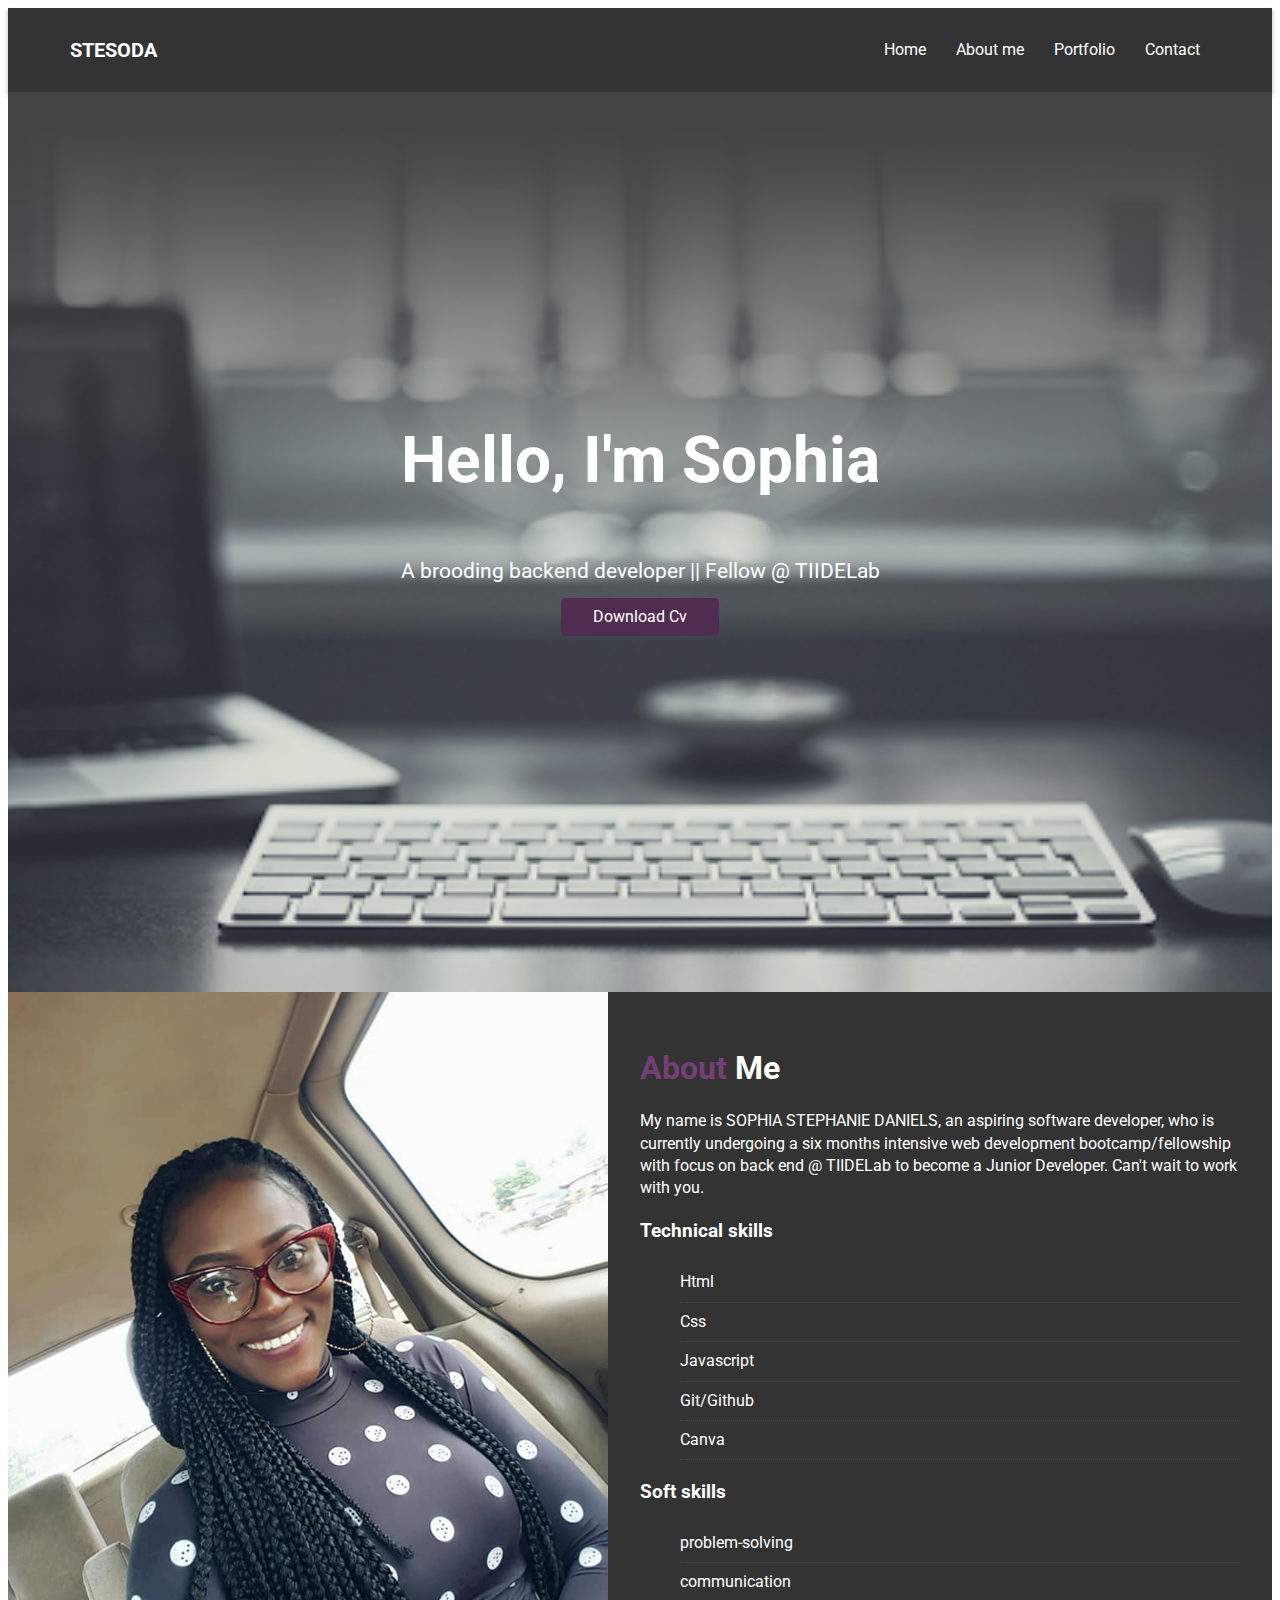
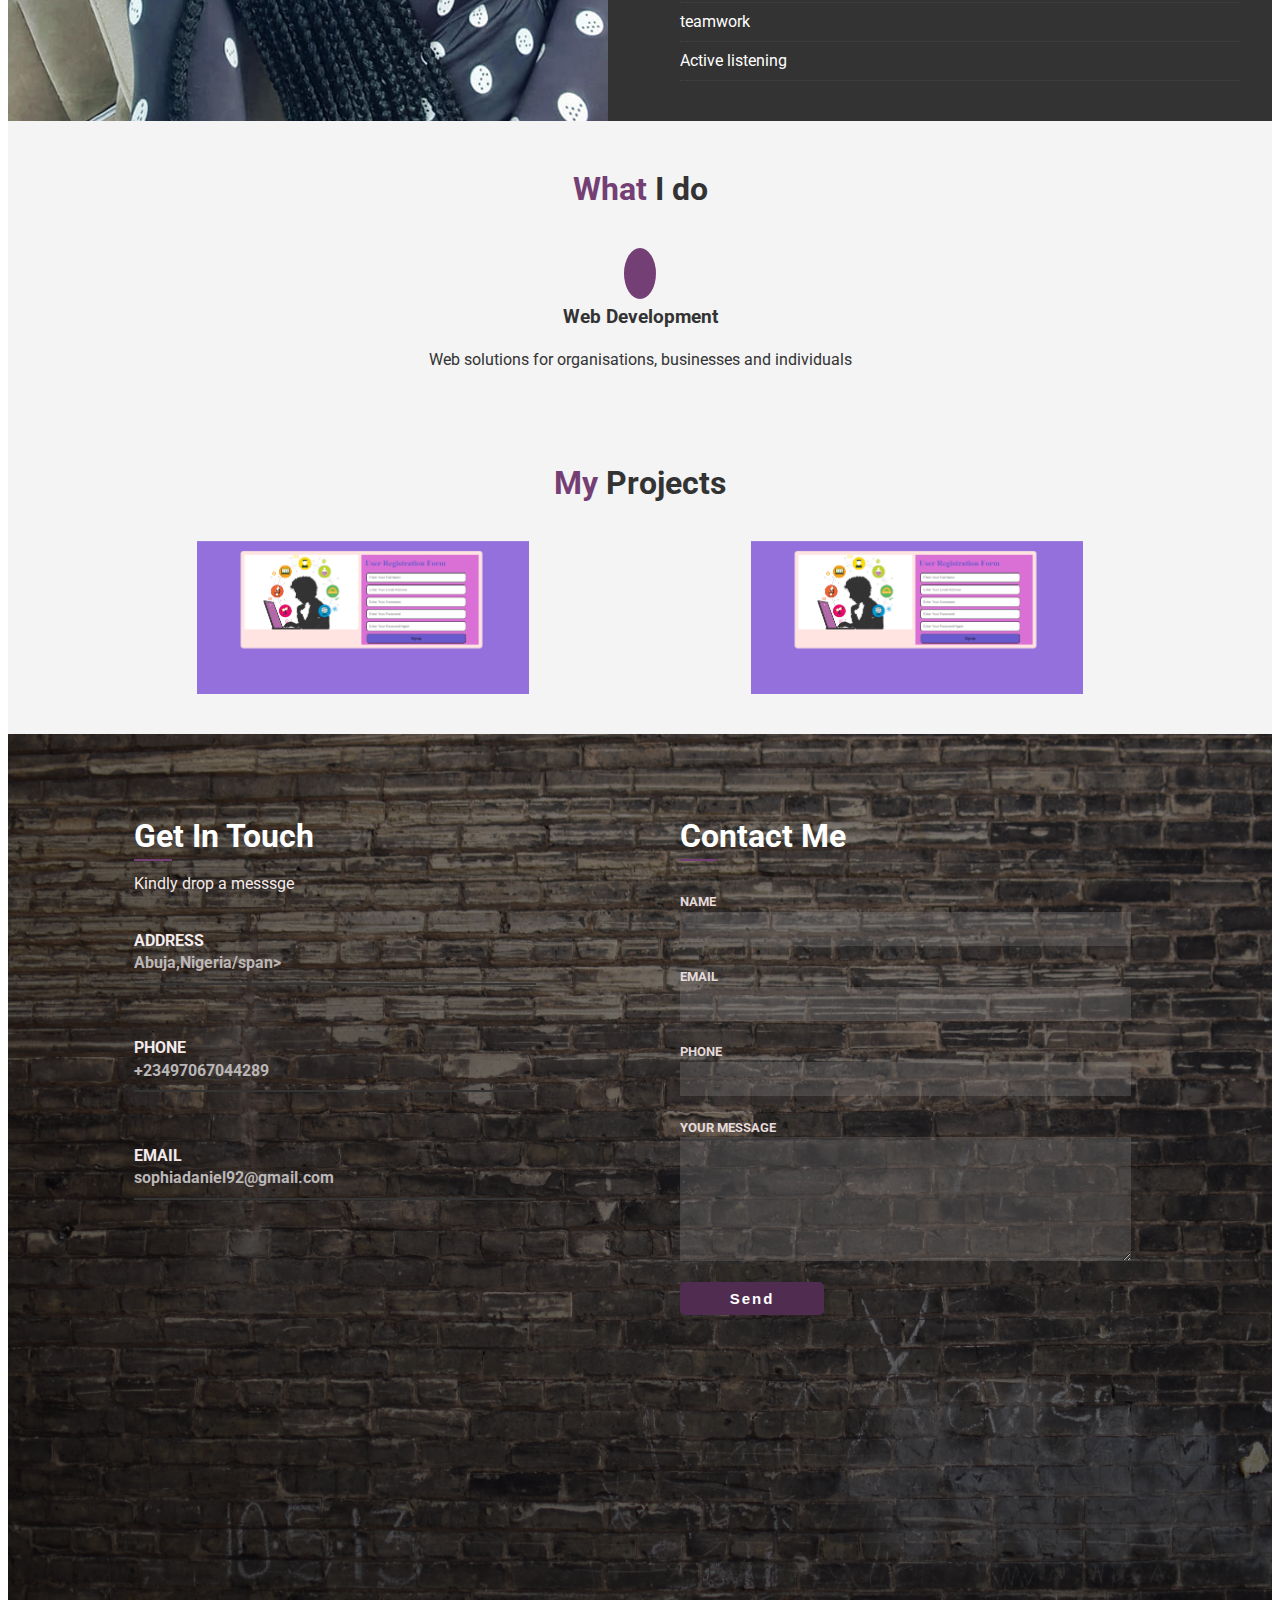
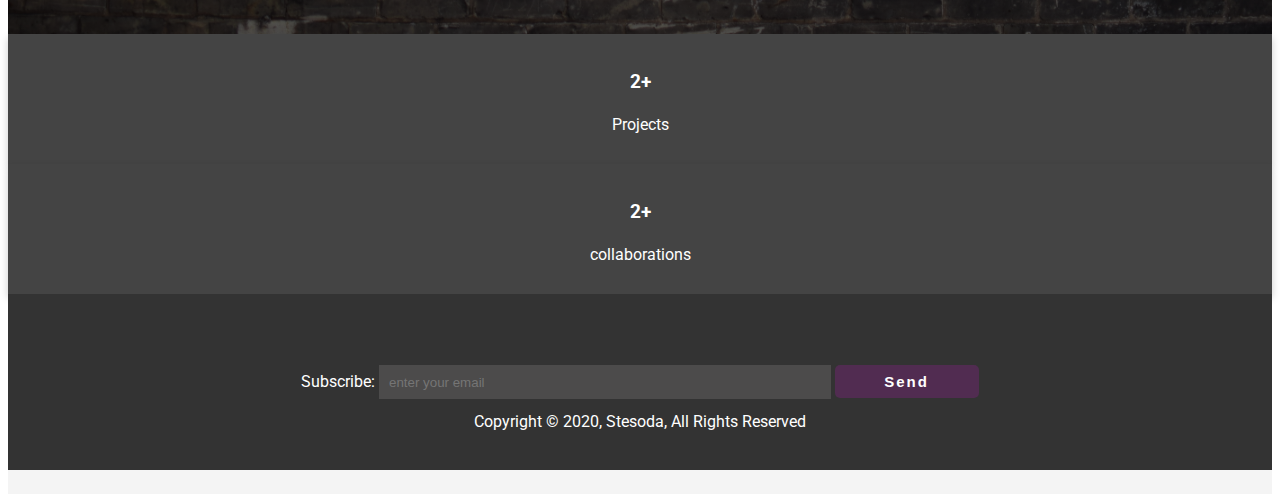
==== commit ebc62f5a: "refactoring" ====
--- a/index.html
+++ b/index.html
@@ -37,33 +37,12 @@
                 <li class="nav-item"><a href="index.html" class="nav-link">Home</a></li>
                 <li class="nav-item"><a href="#who" class="nav-link">About me</a></li>
                 <li class="nav-item"><a href="#projects" class="nav-link">Portfolio</a></li>
-                <li class="nav-item"><a href="#contact" class="nav-link">Contact</a></li>
+                <li class="nav-item"><a href="#contact-form" class="nav-link">Contact</a></li>
               </ul>
             </div>
           </div>
         </div>
       </nav>
-    
-    
-    <!--navigation bar -->
-     
-    <!-- <nav id ="navbar">
-        <h1 class="logo">
-            <span class="text-primary"><i class="fab fa-stripe-s "></i>
-            </span>TESODA
-        </h1>
-        <ul>
-            <li><a href="index.html">Home</a></li>
-            <li><a href="#who">About me</a></li>
-            <li><a href="#what">What I do</a></li>
-            <li><a href="#projects">Portfolio</a></li>
-            <li><a href="#contact">Contact</a></li>
-            
-        </ul>
-        <button>
-            <span></span>
-        </button>
-    </nav> -->
     
 
     <!-- Header: Showcase -->
@@ -73,7 +52,7 @@
                 Hello, I'm Sophia    
             </h1>
             <p class="lead">A brooding backend developer || Fellow @ TIIDELab</p>
-        <a href="#contact" class="btn">Hire Me</a>
+        <a href="./img/Sophia S. Daniels CV-final.pdf " class="btn" target="_blank">Download Cv</a>
         </div>
     </header>
 
@@ -123,7 +102,7 @@
         </div>
 
     </div>
-        <!--  End Section: What I do -->
+      <!--  End Section: What I do -->
 
 
 
@@ -142,77 +121,66 @@
     </section>
         <!--  End Section: Projects -->
 
-    <!-- Contact Section -->
-    <section id="contact"> 
-    
-        <div class="contact-form bg-primary p-2">
-            <h2 class="m-heading">Contact me</h2>
-            <p><i class="fas fa-phone-square-alt fa-2x"></i>09067044289<br>
-                <i class="far fa-envelope fa-2x"></i>Sophiadaniel92@gmail.com &nbsp;
-                <a href="https://github.com/Stesoda" target="_blank"><i class="fab fa-github fa-2x"></i></a> <a href="https://www.linkedin.com/in/sophia-stephanie-daniels-841a4a65?lipi=urn%3Ali%3Apage%3Ad_flagship3_profile_view_base_contact_details%3BK91mvc3yRoi%2Fei8MnRJ8hg%3D%3D" target="_blank"><i class="fab fa-linkedin fa-2x"></i></a></p>
-            <form  name="Form" method="POST" data-netlify="true">
-                <div class="form-group">
-                  <label>Name: <input type="text" name="name" placeholder="enter your name" required></label>  
-                </div>
-                <div class="form-group">
-                  <label>Email: <input type="email" name="email" placeholder="enter your email"  required></label>
-                </div>
-                <div class="form-group">
-                  <label>Phone number: <input type="text" name="Phone" placeholder="enter your phone number "  required></label>
-                </div>
-                <div class="form-group">
-                  <label>Message: <textarea name="message"></textarea></label>
-                </div>
-                <div>
-                    <button type="submit" class="btn btn-dark">Send</button>
-                </div>
-                  
-              </form>
-        </div>
-            <!--  End Section: Contact-->
-
-        
-        <div class="contact-img"></div>
-        
-    </section>
-
-
-    <!-- Testimonials -->
-  
-  <section id="testimonials" class="py-1">
-    <div class="container">
-        <h2 class="m-heading text-center">
-            <span class="text-primary">Test</span>imonials
-        </h2>
-    <div class="items py-1">
-    <div><img src="img/box-1.png" style="border-radius: 500px;">
-
-     </div>
-    <div><img src="img/box-2.png"></div>
-    <div><img src="img/box-3.png"></div>
-    </div>
-
-<!-- </section> -->
-    <!--  End Section: Testimonial -->
-
-<!-- Moments from TIIDELAB -->
-
- <!-- <section id="moments">
-      
-      
-    <h2 class="m-heading text-center">
-        <span class="text-primary">TIIDELab</span>Moments
-    </h2>
- 
-     <div class="gallery">
-        <div class="img-items"><img src="img/image_06.jpg"></div> --> 
-        <!-- <div class="img-items"><img src="img/image_01.JPG"></div>
-        <div class="img-items"><img src="img/image_03.JPG"></div>
-        <div class="img-items"><img src="img/image_04.JPG"></div> -->
-    <!-- </div>
-</section>  -->
-
-
+
+
+
+        <!-- Contact Section -->
+    <section id="contact-form">
+      <div class="contact-form-container">
+       <div class="contact-form-sections">
+         <!-- Form left -->
+         <div class="contact-form-left">
+           <h1>Get In Touch</h1>
+           <div class="line"></div> <!--border-bottom line-->
+           <p>Kindly drop  a messsge </p> <br>
+   
+           <!--first Heading -->
+           <h4>ADDRESS</h4>
+            <span>Abuja,Nigeria/span>
+            <hr><br><br>
+   
+            <!--second Heading -->
+           <h4>PHONE</h4>
+            <span>+23497067044289</span>
+            <hr><br><br>
+   
+          <!--third Heading -->
+           <h4>EMAIL</h4>
+            <span>sophiadaniel92@gmail.com</span>
+            <hr> <br>
+   
+            <!-- social media icons -->
+             <a href="#" class="fa fa-facebook"></a>
+             <a href="#" class="fa fa-twitter"></a>
+             <a href="#" class="fa fa-linkedin"></a>
+         </div>
+   
+         <!-- form right -->
+         <div class="contact-form-right">
+           <h1>Contact Me</h1>
+           <div class="line"></div>
+           <!-- form -->
+           <form name="Form" method="POST" data-netlify="true">
+             <h5>NAME</h5>
+             <input type="text"><br><br>
+             <h5>EMAIL</h5>
+             <input type="email"><br><br>
+             <h5>PHONE</h5>
+             <input type="text"><br><br>
+             <h5>YOUR MESSAGE</h5>
+             <textarea name="" id="" cols="50" rows="7"></textarea><br>
+             <button class="btn">Send</button>
+           </form>
+         </div>
+       </div>
+       </div>
+     </section>
+   
+    <!--End of Contact Section --> 
+
+
+
+<!-- Stats Section -->
 <section id="stats">
       
     <div class="column">
@@ -234,13 +202,14 @@
   </div>
   
 </section>
+<!--End of  Stats Section -->
 
 <!-- Footer -->
 <footer id="footer" class="bg-dark text-center py-1">
     <div class="container">
         <form name="subscribe-Form" method="POST" data-netlify="true">
-            <label>Email: <input type="email" name="email" placeholder="enter your email"  required></label>
-            <button type="submit" class="btn btn-dark">Send</button>
+            <label>Subscribe: <input type="email" name="email" placeholder="enter your email"  required></label>
+            <button type="submit" class="btn">Send</button>
         </form>
         <p>Copyright &copy; 2020, Stesoda, All Rights Reserved <a href="https://github.com/Stesoda" target="_blank"><i class="fab fa-github fa-2x"></i></a> <a href="https://www.linkedin.com/in/sophia-stephanie-daniels-841a4a65?lipi=urn%3Ali%3Apage%3Ad_flagship3_profile_view_base_contact_details%3BK91mvc3yRoi%2Fei8MnRJ8hg%3D%3D" target="_blank"><i class="fab fa-linkedin fa-2x"></i></a></p>
     </div>
@@ -248,7 +217,10 @@
     
     
 </footer>
-
+<!-- Footer -->
+
+
+<!-- JavaScript File -->
 <script src="./js/main.js"></script>
 </body>
 </html>--- a/css/style.css
+++ b/css/style.css
@@ -60,7 +60,7 @@
 
 
 .l-heading{
-    font-size: 4rem; /* brad used 4 here*/
+    font-size: 4rem; 
     margin-bottom: 0.75em;
     line-height: 1.1;
 }
@@ -299,47 +299,6 @@
   }
   
 
-
-
-
-/* Navbar
-#navbar{
-    display: flex;
-    position: sticky;
-    top:0;
-    background: #333;
-    color: white;
-    justify-content: space-between ;
-    z-index: 1;
-    padding: 1rem;
-    height: 80px;
-    width: 100%;
-}
- */
-
-/* #navbar ul{
-    display: flex;
-    align-items: center;
-    list-style: none;
-}
-
-#navbar ul li a {
-   color: #fff;  
-   padding: 0.75rem;  
-   margin: 0 0.25rem;
-}
-
-#navbar ul li a:hover {
-   background: #512C51;
-   border-radius: 5px; 
-}  */
-
-/* @media (max-width: 770px){
-    #navbar ul{
-        display: none;
-        
-    }
-} */
 
 /* Showcase */
 #showcase{
@@ -424,43 +383,9 @@
 
 }
  
- #contact .contact-img, #contact .contact-form{
-
-    flex: 1;
-    flex-basis: 50%;
-}
-
-#contact .contact-form .form-group {
-    
-    margin: 0.75rem;
-}
-
-#contact .contact-form label{
-    display: block;  
-}
-
-#contact .contact-form input,
-#contact .contact-form textarea {
-    width: 100%;
-    padding: 0.5rem;
-
-}
-#contact .contact-img {
-    background: url('../img/bg_02.jpg') no-repeat center center/cover;
-}
-
- /* Testimonials */
-
-
-#testimonials .items {
-    display: flex;
-}
-
-#testimonials .items img {
-    display: block;
-    margin: auto ;
-    width: 60%;
-}
+
+
+/* Stats */
 
 
 .stat-card {
@@ -472,23 +397,168 @@
 }
 
 
-
-
-
-/* moments*/
-
-/* .img-items{
-    padding: 2rem;
-    borde #ccc 1px solid ;
-
-} */
-
-    /* .grid{
-        display: grid;
-    grid-template-columns: 1fr 1fr;
-    } */
-    
-
-
-
-
+/* Contact section */
+/* background image  */
+#contact-form{
+  background: linear-gradient(rgba(0,0,0,0.4),rgba(0,0,0,0.6)),url(../img/contact_img.jpg);
+  background-size: cover;
+  background-position: center;
+  height: 100vh;
+ }
+ 
+ 
+ #contact-form .contact-form-container{
+   width: 80%;
+   margin: auto;
+   overflow: hidden;
+   
+ }
+ 
+ 
+ .contact-form-sections{
+   margin-top: 5rem;
+   display: grid;
+   grid-gap: 5rem;
+   grid-template-columns: repeat(2, 1fr);
+ }
+ 
+
+ .contact-form-left h1{
+   color: #fff;
+   padding: 0;
+   margin: 0;
+ }
+ 
+ .contact-form-left h4{
+   padding: 0;
+   margin: 0;
+   color: rgb(243, 235, 235);
+ }
+
+ .contact-form-left p{
+  
+  color: rgb(243, 235, 235);
+}
+
+ .line{
+   border-bottom: 2px solid #743f74;
+   width: 8%;
+   margin-left: 0;
+ }
+ .contact-form-left span{
+   color: rgb(187, 182, 182);
+   font-weight: bold;
+ }
+ 
+ .contact-form-left hr{
+   width: 25rem;
+   margin-left: 0;
+   border: 1px solid rgb(53, 52, 52);
+ }
+ 
+ /* socail media icons */
+#contact-form .fa {
+   padding: 8px;
+   font-size: 18px;
+   width: 50px;
+   text-align: center;
+   text-decoration: none;
+   /* margin: 5px 2px; */
+   color: rgb(187, 182, 182);
+ }
+ #contact-form .fa:hover{
+   color: rgb(16, 135, 190);;
+ }
+ 
+ 
+ 
+ /* Form Right Styling */
+ .contact-form-right h1{
+   color: #fff;
+   padding: 0;
+   margin: 0;
+ }
+ 
+ form{
+   padding-top: 2rem;
+ }
+ 
+ form h5{
+   padding: 0;
+   margin: 0;
+   color: rgb(228, 218, 218);
+ }
+ form input{
+   padding:0.6rem;
+   width: 27rem;
+   border: none;
+   background-color:rgba(136, 133, 133, 0.3);
+   color:white;
+   border: none;
+   outline:none;
+ }
+ 
+ form textarea{
+   padding:0.6rem;
+   width: 27rem;
+   border: none;
+   background-color:rgba(136, 133, 133, 0.3);
+   color:white;
+   border: none;
+   outline:none;
+  }
+ 
+  form button{
+     width: 9rem;
+     background: #743f74;
+     padding: 5px;
+     outline: none;
+     border-color: transparent;
+     color: #fff;
+     font-size: 15px;
+     font-weight: bold;
+     letter-spacing: 2px;
+     text-align: center;
+     margin-top: 0.9rem;
+     border-radius: 50px;
+     cursor: pointer;
+  }
+ 
+ 
+  /* media queries */
+    @media (max-width: 968px){
+ 
+      #contact-form .contact-form-sections{
+        display: block;
+        width: 100%;
+        text-align: left;
+           }
+ 
+       /* background image  */
+       #contact-form{
+         background: linear-gradient(rgba(0,0,0,0.4),rgba(0,0,0,0.9)),url(../img/contact_img.jpg);
+         background-size: cover;
+         background-position: center;
+         height: auto;
+         width: 100%;
+          }
+ 
+       .contact-form-sections .form-right{
+         margin-top: 2rem;
+         margin-bottom: 2rem;
+          }
+ 
+     /* socail media icons */
+     #contact-form .fa{
+          padding: 8px;
+          font-size: 18px;
+          width: 30px;
+          text-align: center;
+          text-decoration: none;
+          color: rgb(187, 182, 182);
+              }
+           }
+
+
+
+
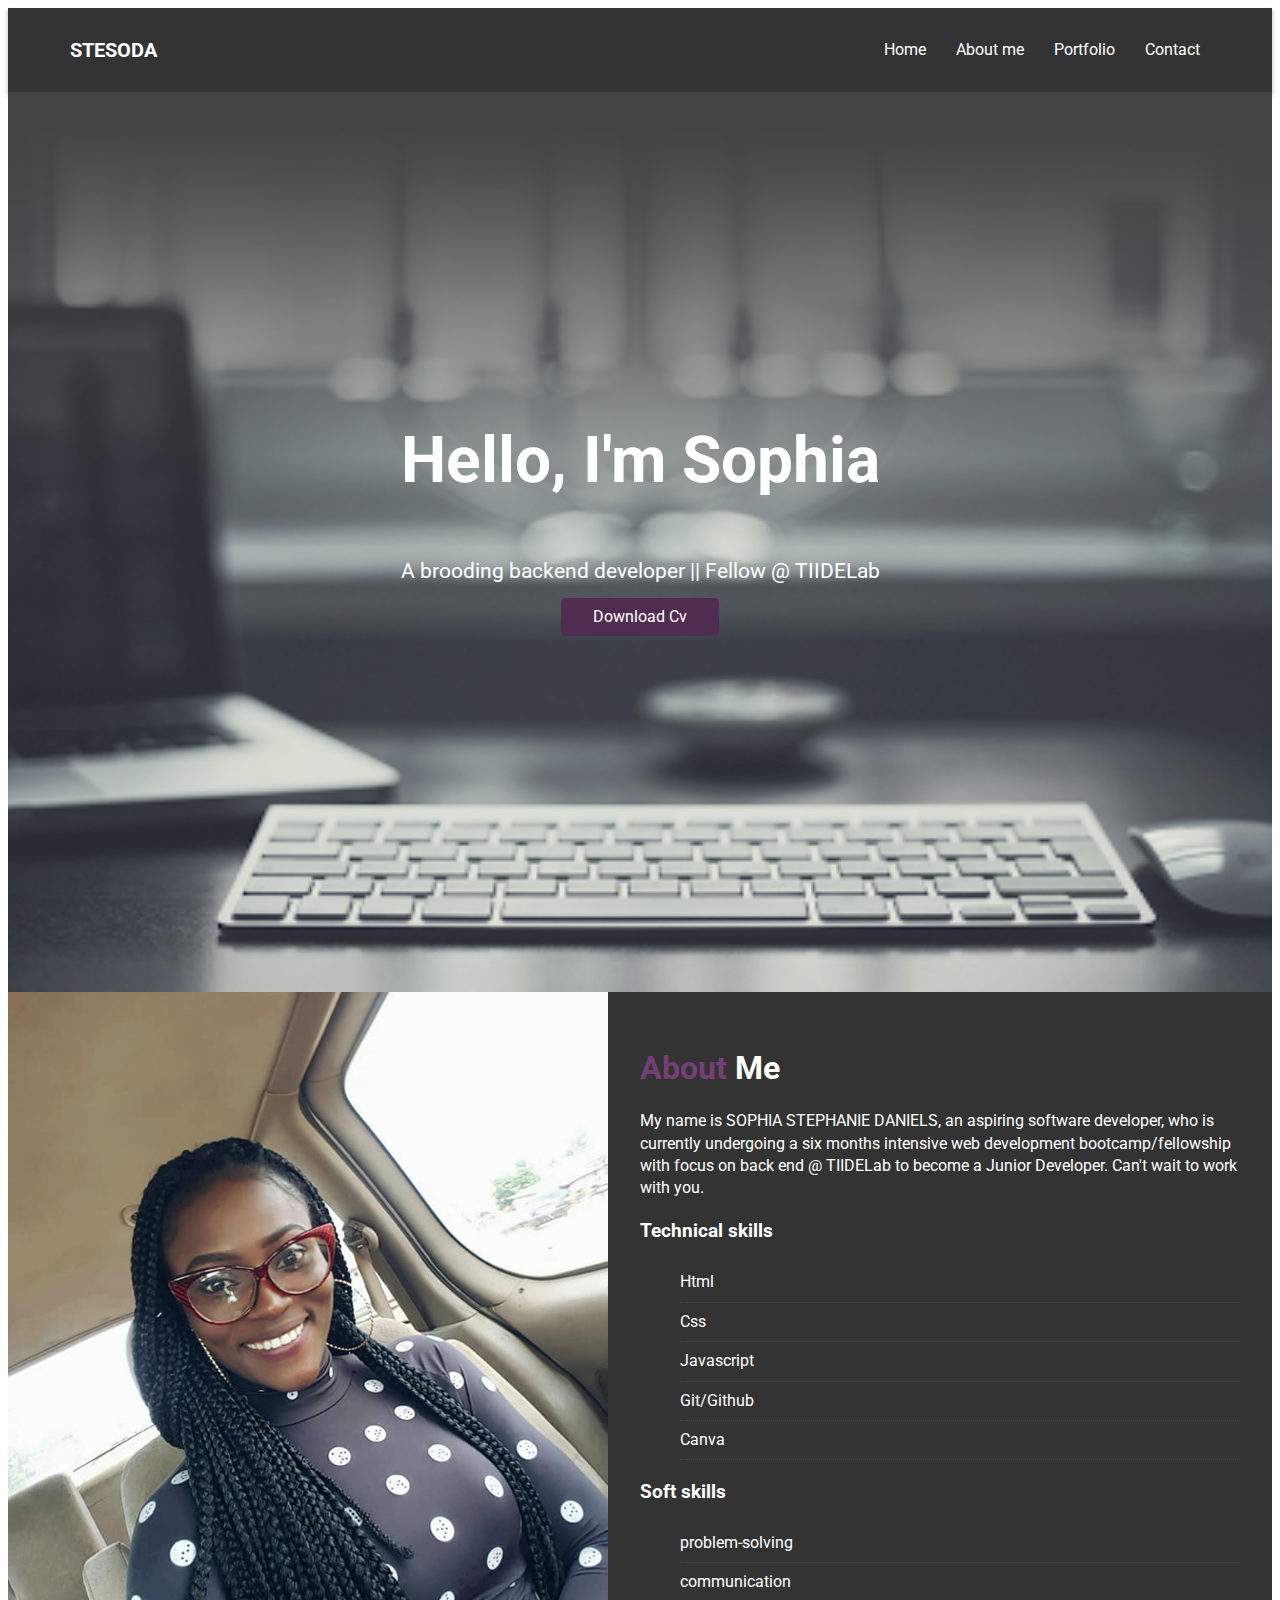
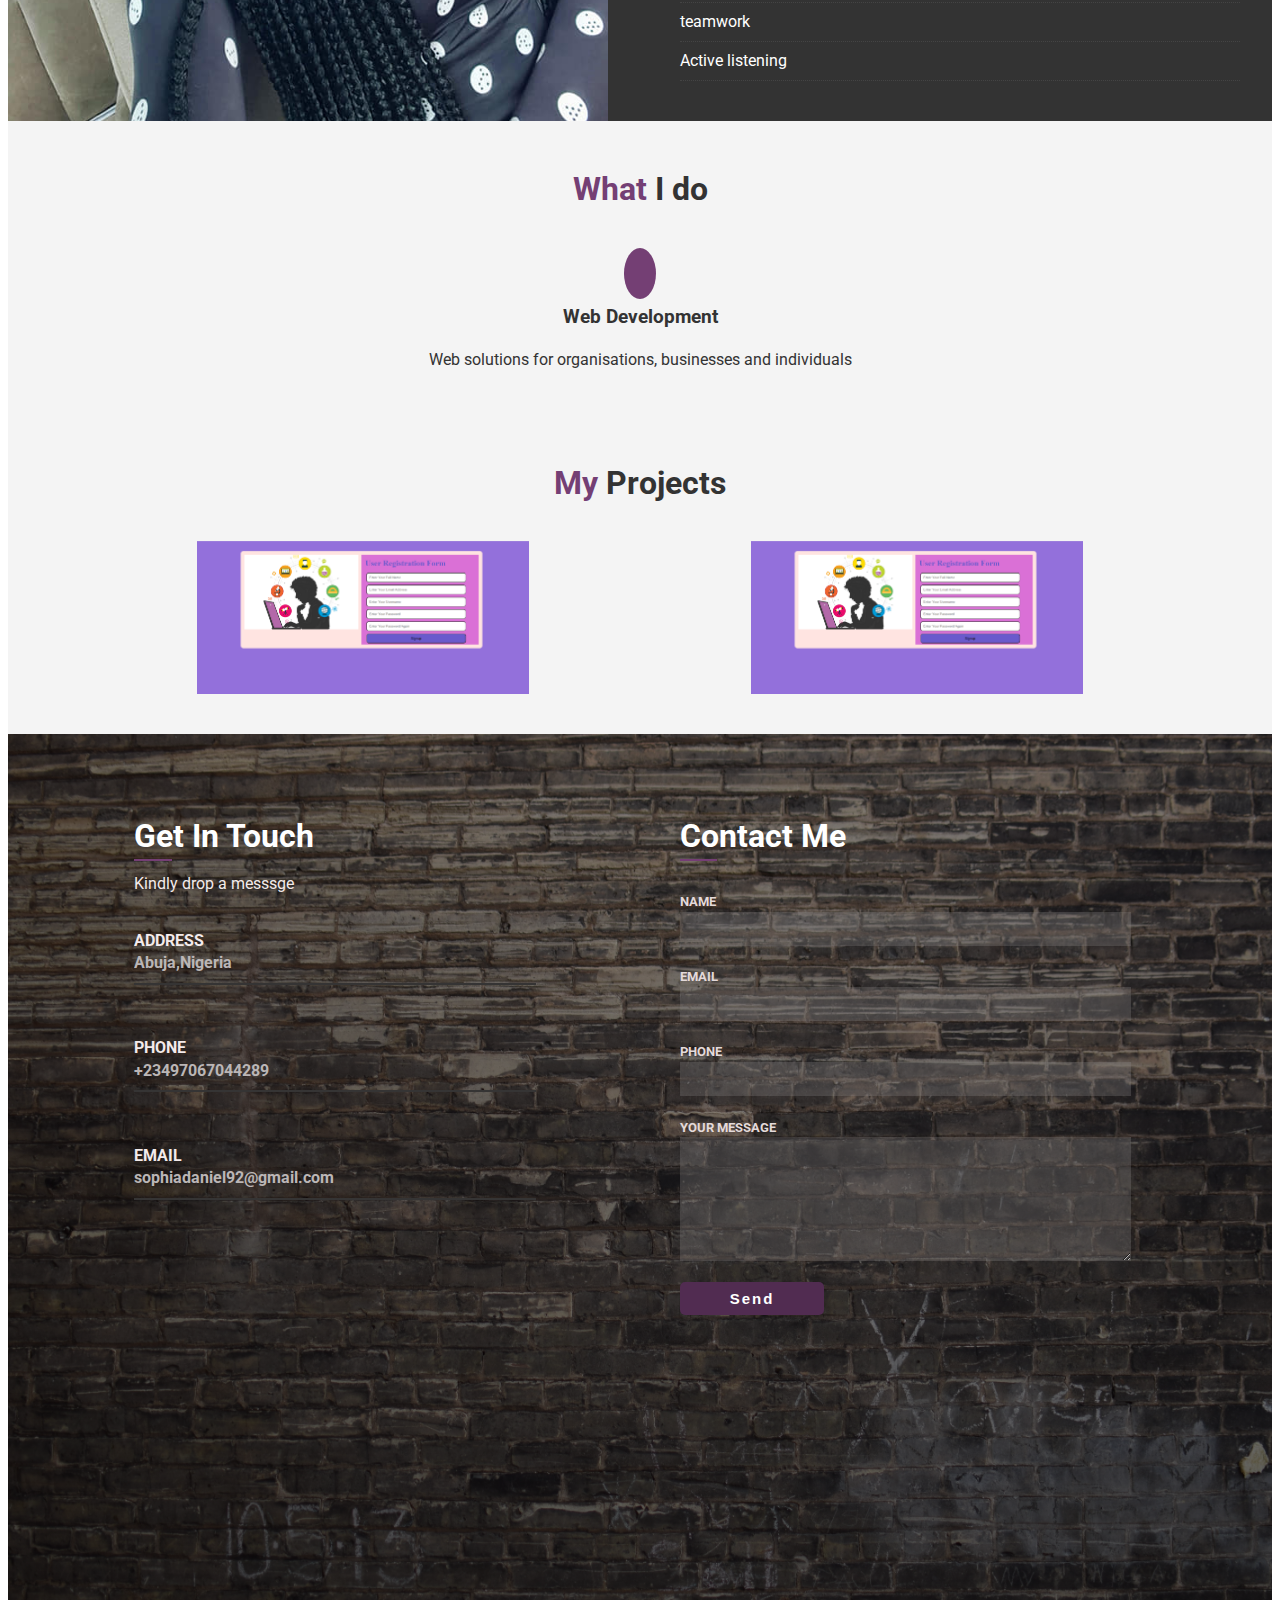
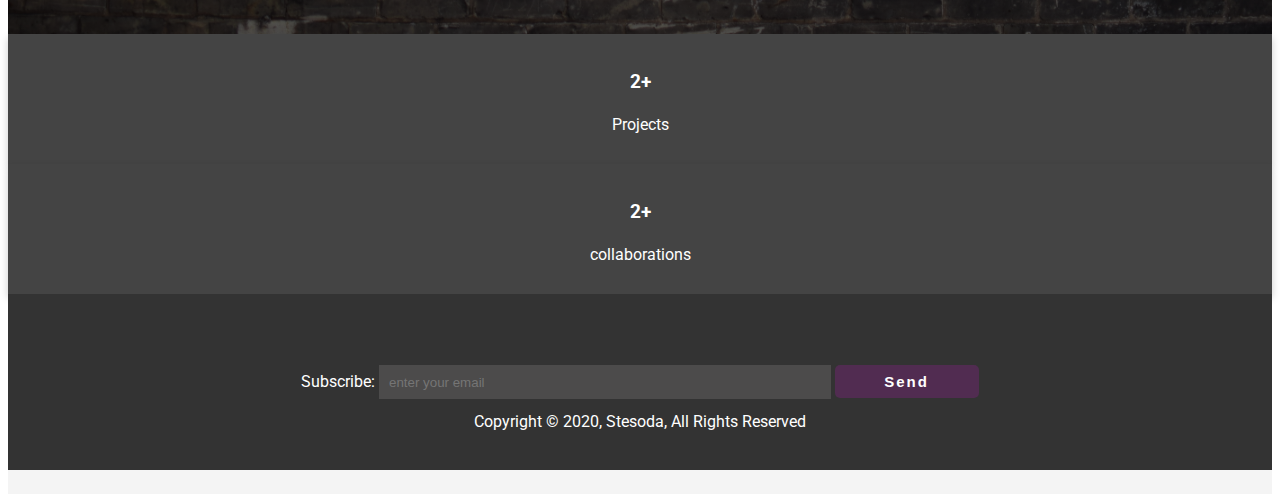
==== commit c1d088e6: "refactoring" ====
--- a/index.html
+++ b/index.html
@@ -136,7 +136,7 @@
    
            <!--first Heading -->
            <h4>ADDRESS</h4>
-            <span>Abuja,Nigeria/span>
+            <span>Abuja,Nigeria</span>
             <hr><br><br>
    
             <!--second Heading -->
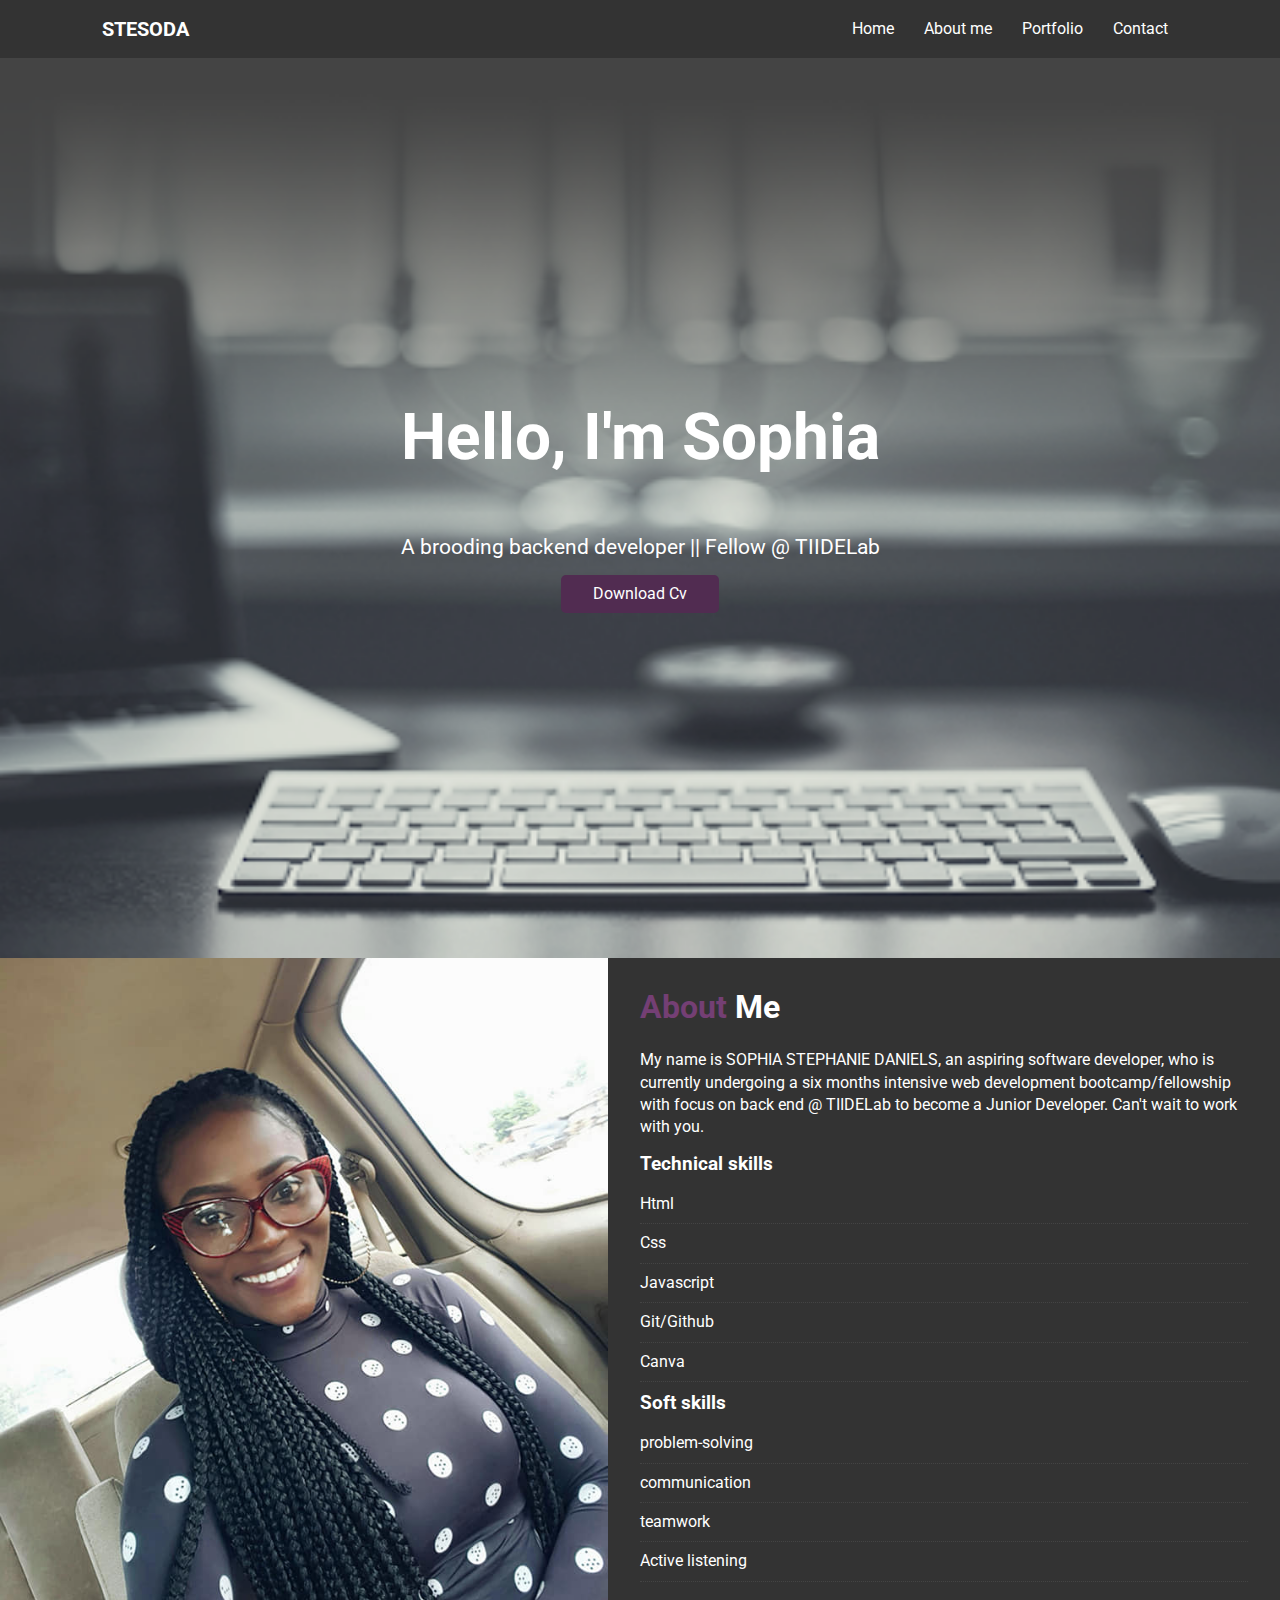
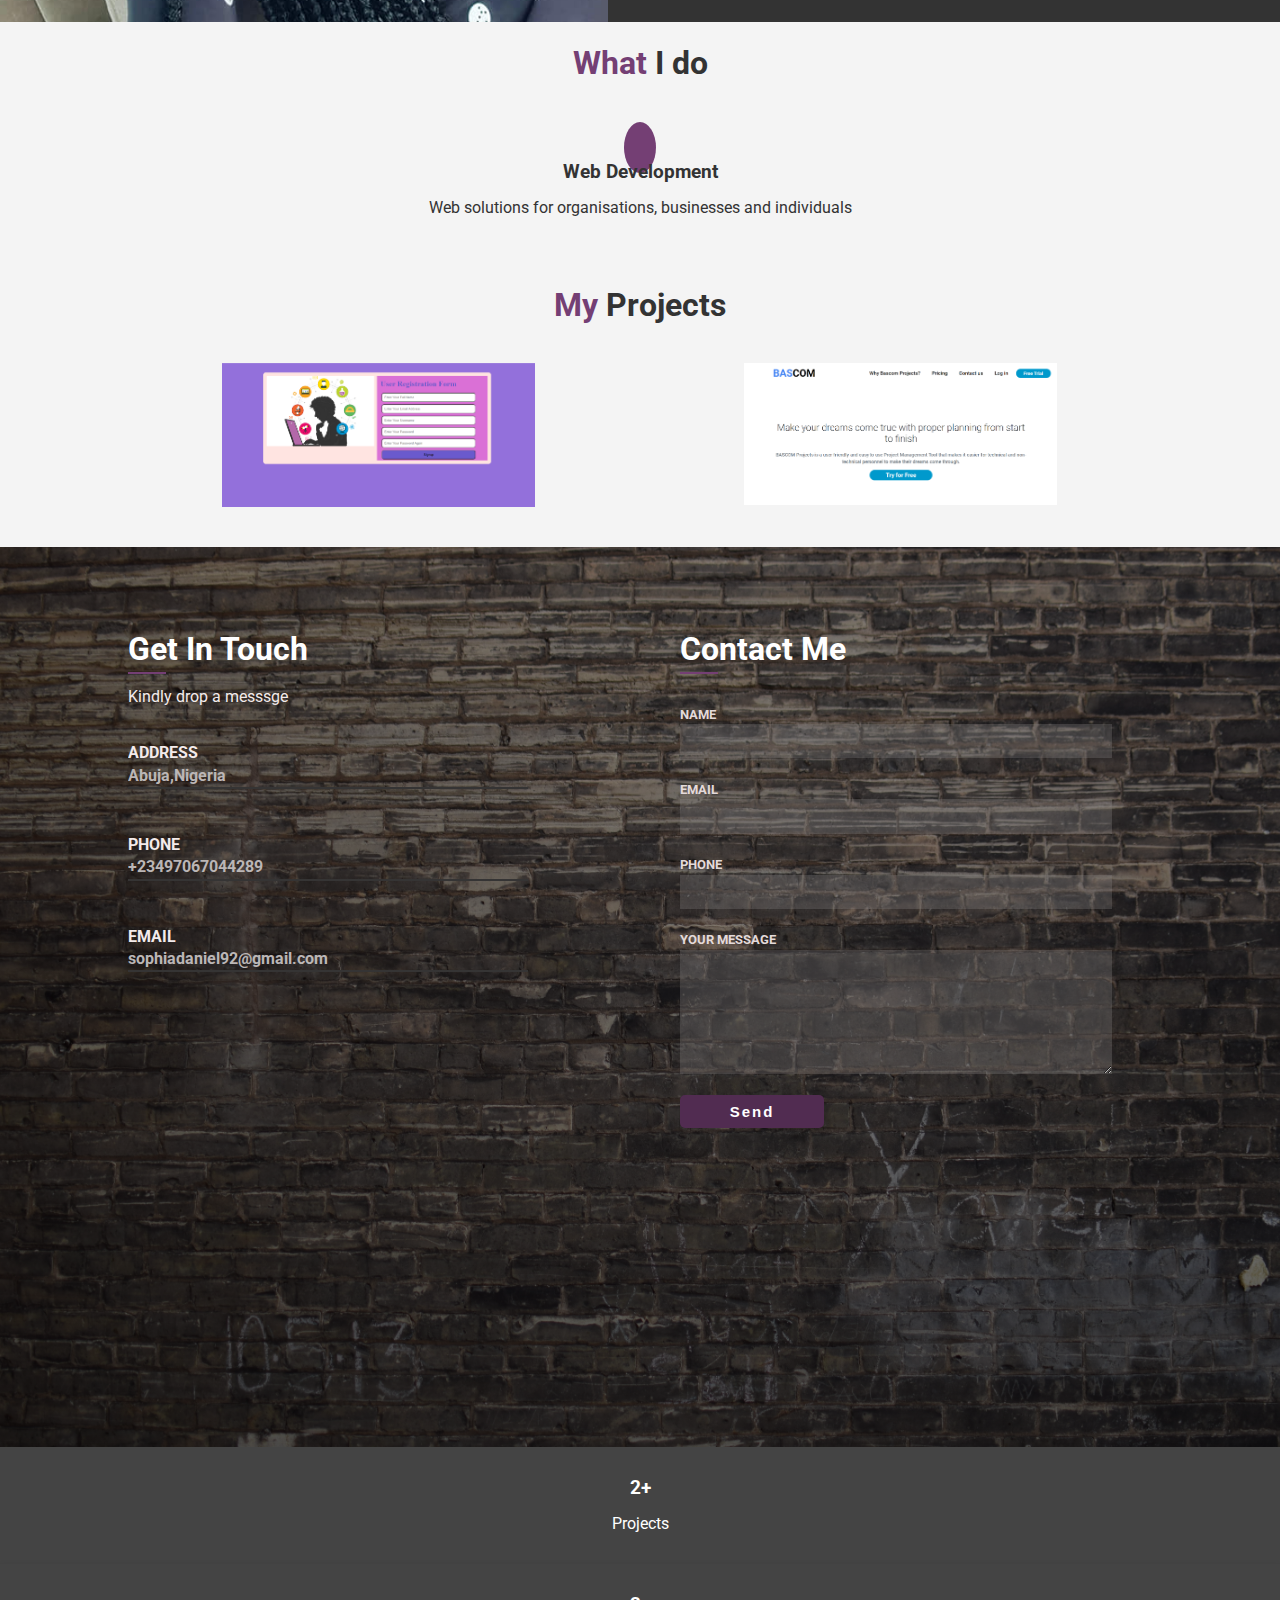
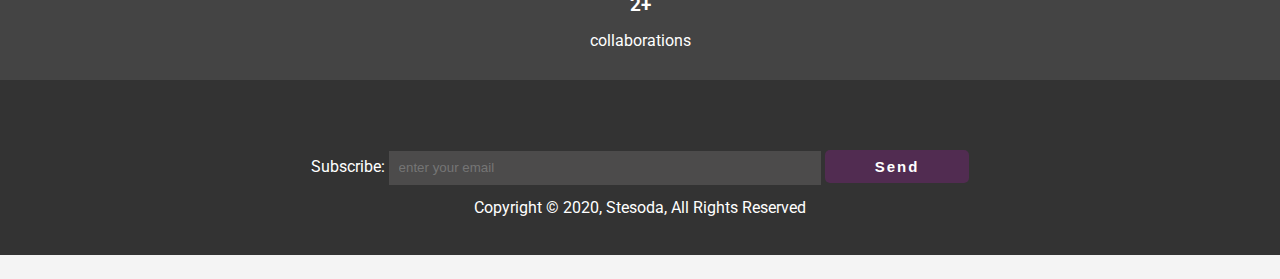
==== commit c9e60229: "fixes" ====
--- a/index.html
+++ b/index.html
@@ -5,20 +5,42 @@
     <meta name="viewport" content="width=device-width, initial-scale=1.0">
     <link rel="stylesheet" href="https://use.fontawesome.com/releases/v5.14.0/css/all.css" integrity="sha384-HzLeBuhoNPvSl5KYnjx0BT+WB0QEEqLprO+NBkkk5gbc67FTaL7XIGa2w1L0Xbgc" crossorigin="anonymous">
     <link rel="stylesheet" href="css/style.css">
+    <!-- <link rel="stylesheet" href="css/hamburger.css"> -->
     <link rel="stylesheet" media="screen and(max-width: 768px)" href="css/mobile.css">
     <link rel="stylesheet" media="screen and(min-width: 1100px)"  href="css/widescreen.css">
 
     <title>Sophia Daniels</title>
 
 </head>
-<body id="home">   <!---id for smoooth scroll-->
-    
+<body>   
+  <!-- <nav>
+    <div class="logo">
+        <h4>STESODA</h4>
+    </div>
+    
+    <ul class="nav-links">
+         <li><a href="#"></a>Home</a></li>
+        <li><a href="#"></a>About</a></li>
+        <li><a href="#"></a>Portfolio</a></li>
+        <li><a href="#"></a>Contact</a></li> -->
+        <!-- <li><a href="index.html" >Home</a></li>
+        <li ><a href="#who" >About Me</a></li>
+        <li ><a href="#projects">Portfolio</a></li>
+        <li><a href="#contact-form">Contact</a></li>
+    </ul>
+    <div class="hamburger">
+        <div class="line1"></div>
+        <div class="line2"></div>
+        <div class="line3"></div>
+    </div>
+    
+</nav> -->
     
     <!-- navbar  start  -->
     <nav class="navbar">
         <!-- hamburger -->
         <div class="nav-align container">
-          <a href="index.html" class="logo "> STESODA </a>
+          <a href="index.html" class="logo ">STESODA</a>
           <!-- navbar content -->
           <div class="nav-content">
             <!-- nav-list  -->
@@ -115,7 +137,7 @@
             </h2>
         <div class="items py-1">
         <div><a href="https://github.com/Stesoda/TIIDELab-Assignment" target="_blank"><img src="img/signupform.PNG" ></a></div>
-        <div><a href="https://github.com/Stesoda/TIIDELab-Assignment" target="_blank"><img src="img/signupform.PNG"></a></div>
+        <div><a href="https://bascom-projects.netlify.app/index.html" target="_blank"><img src="img/BASCOM.png"></a></div>
        
         </div>
     </section>
@@ -124,15 +146,15 @@
 
 
 
-        <!-- Contact Section -->
-    <section id="contact-form">
+ <!-- Contact Section -->
+<section id="contact-form">
       <div class="contact-form-container">
        <div class="contact-form-sections">
-         <!-- Form left -->
+         <!-- Left -->
          <div class="contact-form-left">
            <h1>Get In Touch</h1>
            <div class="line"></div> <!--border-bottom line-->
-           <p>Kindly drop  a messsge </p> <br>
+           <p>Kindly drop a messsge</p><br>
    
            <!--first Heading -->
            <h4>ADDRESS</h4>
@@ -155,7 +177,7 @@
              <a href="#" class="fa fa-linkedin"></a>
          </div>
    
-         <!-- form right -->
+         <!-- Right -->
          <div class="contact-form-right">
            <h1>Contact Me</h1>
            <div class="line"></div>
@@ -221,6 +243,7 @@
 
 
 <!-- JavaScript File -->
+<!-- <script src="css/hamburger.js"></script> -->
 <script src="./js/main.js"></script>
 </body>
 </html>--- a/css/style.css
+++ b/css/style.css
@@ -3,19 +3,19 @@
 html{
     scroll-behavior: smooth;
 }
-/* *{
+*{
     box-sizing: border-box;
     margin: 0;
     padding: 0;
-} */
-
-;*,
+}
+
+/* ;*,
 *::after,
 *::before {
   box-sizing: border-box;
   margin: 0;
     padding: 0;
-}
+} */
 
 body {
     font-family: 'Roboto', sans-serif;
@@ -118,11 +118,12 @@
 border-bottom: #444 dotted 1px;
 }
 
+
 /*nav bar */
 .navbar {
     background: #333;
     padding: 15px 0px;
-    box-shadow: 0 3px 4px 1px rgba(0, 0, 0, 0.2);
+    /* box-shadow: 0 3px 4px 1px rgba(0, 0, 0, 0.2); */
   }
   
   .nav-align {
@@ -245,8 +246,8 @@
   }
   
   .navbar .nav-link:hover {
-    background-color: #0c0c0c;
-    /* shorthand */
+    background-color:  #512C51;
+  
     transition: all ease-out 300ms;
   }
   
@@ -318,12 +319,12 @@
     height: 100%;
     padding: 0 2rem;
     /* overlay */
-    position: absolute;
+    /* position: absolute;
     top: 60px;
     left: 0;
     right: 0;
     bottom: 0;
-    background-color: rgba(0,0,0,0,6);
+    background-color: rgba(0,0,0,0,6); */
 }
 
 /* Section: what I do */
@@ -346,12 +347,14 @@
     padding: 1rem;
     border-radius: 50%;
     margin-bottom: 1rem;
+    
 }
 
 /* Section :About me */
 
 #who {
     display: flex;
+    
 
 }
 
--- a/css/hamburger.css
+++ b/css/hamburger.css
@@ -0,0 +1,140 @@
+
+@import url('https://fonts.googleapis.com/css2?family=Roboto:wght@300;500&display=swap');
+
+html{
+    scroll-behavior: smooth;
+}
+*{
+
+    margin: 0px;
+    padding: 0px;
+    box-sizing: border-box;
+
+}
+/* 
+;*,
+*::after,
+*::before {
+  box-sizing: border-box;
+  margin: 0;
+    padding: 0;
+} */
+
+nav{
+    display: flex;
+    justify-content: space-around;
+    align-items: center;
+    min-height: 8vh;
+    background-color:#333;
+    font-family: 'Roboto', sans-serif;
+    position: sticky;
+    z-index: 1;
+}
+
+.logo{
+    color: rgb(226, 226, 226) ;
+    text-transform: uppercase;
+    letter-spacing: 5px;
+    font-size: 20px;
+
+}
+.nav-links{
+    display: flex;
+    justify-content: space-around;
+    width: 30%;
+    color: rgb(226, 226, 226) ;
+    
+}
+
+.nav-links li{
+    list-style: none;
+}
+.nav-links a{
+    color: rgb(226, 226, 226) ;
+    text-decoration: none;
+    letter-spacing: 3px;
+    font-weight: bold;
+    font-size:14px;
+}
+
+.hamburger{
+    display: none;
+    cursor: pointer;
+}
+.hamburger div{
+    width: 25px;
+    height: 5px;
+    background-color: rgb(226, 226, 226) ;
+    margin: 5px;
+    transition: all 0.3s ease;
+}
+
+
+@media screen and (max-width:1024px){
+    /* .nav-links a{
+        color: rgb(226, 226, 226) ;
+        text-decoration: none;
+        letter-spacing: 3px;
+        font-weight: bold;
+        font-size:14px;
+    } */
+    .nav-links{
+        width: 60%;
+    }
+   
+}
+
+@media screen and (max-width:768px){
+    body{
+        overflow: hidden;
+    } 
+    .nav-links{
+        color: rgb(226, 226, 226) ;
+        position: absolute;
+        right: 0px;
+        height: 92vh;
+        top: 8vh;
+        background-color: #333;
+        display: flex;
+        flex-direction: column;
+        align-items: center;
+        width: 100%;
+        transform: translateX(100%);
+        transition: transform 0.5s ease-in;
+    }
+
+    .nav-links li{
+        opacity: 0;
+    }
+
+    .hamburger{
+        display: block;
+    }
+
+    .nav-active{
+        transform: translateX(0%);
+    }
+}
+
+@keyframes navLinkFade{
+    from{
+        opacity: 0;
+        transform: translateX(50px);
+    }
+    to{
+        opacity: 1;
+        transform: translateX(0px);
+    }
+}
+
+/* toggle for hamburger */
+.toggle .line1{
+    transform: rotate(-45deg) translate (-5px,6px) ;
+}
+.toggle .line2{
+    opacity: 0;
+}
+.toggle .line3{
+    transform: rotate(45deg) translate (-5px,-6px) ;
+}
+
